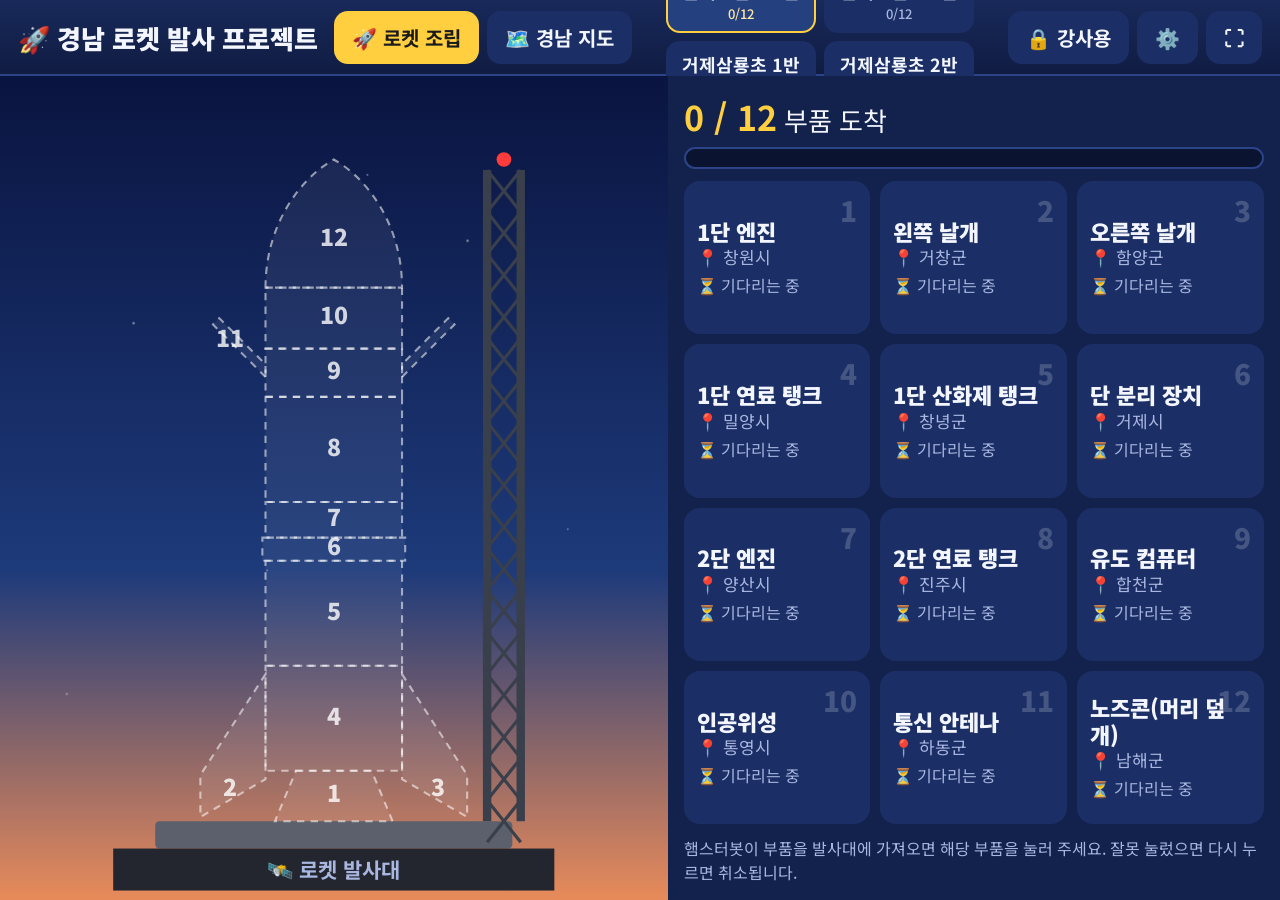
==== index.html @ 916e101c "Add electronic-board screen for the Gyeongnam rocket project - Rocket assembly view: 12 parts, per-c" ====
<!doctype html>
<html lang="ko">
<head>
  <meta charset="utf-8">
  <meta name="viewport" content="width=device-width, initial-scale=1">
  <title>경남 로켓 발사 프로젝트</title>
  <link rel="preconnect" href="https://fonts.googleapis.com">
  <link href="https://fonts.googleapis.com/css2?family=Noto+Sans+KR:wght@500;700;900&display=swap" rel="stylesheet">
  <link rel="stylesheet" href="css/style.css">
</head>
<body>
  <header class="top">
    <div class="brand">🚀 경남 로켓 발사 프로젝트</div>
    <nav class="tabs" id="tabs">
      <button data-view="rocket" class="active">🚀 로켓 조립</button>
      <button data-view="map">🗺️ 경남 지도</button>
    </nav>
    <div class="classes" id="classes"></div>
    <div class="tools">
      <button id="teacherBtn" title="강사용 정답 보기">🔒 강사용</button>
      <button id="settingsBtn" title="설정">⚙️</button>
      <button id="fullBtn" title="전체 화면">⛶</button>
    </div>
  </header>

  <main>
    <!-- 로켓 조립 화면 -->
    <section class="view active" id="view-rocket">
      <div class="stage" id="stage">
        <div class="sky"></div>
        <svg id="rocketSvg" viewBox="0 0 420 775" preserveAspectRatio="xMidYMax meet"></svg>
        <div class="banner" id="banner"></div>
        <button class="launch-btn" id="launchBtn" hidden>🔥 발사 준비 완료! 눌러서 카운트다운 시작</button>
      </div>
      <aside class="parts">
        <div class="progress">
          <div class="progress-text"><b id="countText">0 / 12</b> 부품 도착</div>
          <div class="bar"><div id="barFill"></div></div>
        </div>
        <div class="part-grid" id="partGrid"></div>
        <p class="hint">햄스터봇이 부품을 발사대에 가져오면 해당 부품을 눌러 주세요. 잘못 눌렀으면 다시 누르면 취소됩니다.</p>
      </aside>
    </section>

    <!-- 경남 지도 화면 -->
    <section class="view" id="view-map">
      <div class="map-wrap">
        <svg id="mapSvg"></svg>
        <div class="map-nav" id="mapNav" hidden>
          <button id="prevSheet">◀ 이전 장</button>
          <button id="allSheets">🗺️ 전체 지도</button>
          <button id="nextSheet">다음 장 ▶</button>
        </div>
      </div>
      <aside class="map-panel" id="mapPanel"></aside>
    </section>
  </main>

  <!-- 설정 -->
  <dialog id="settings">
    <form method="dialog" class="settings">
      <h2>⚙️ 설정</h2>
      <fieldset>
        <legend>학교</legend>
        <div id="setSchools"></div>
      </fieldset>
      <fieldset>
        <legend>반 (진행 상황은 반마다 따로 저장됩니다)</legend>
        <div id="setClasses"></div>
      </fieldset>
      <fieldset>
        <legend>발사</legend>
        <label>카운트다운 <input type="number" id="setCountdown" min="3" max="30"> 초</label>
        <label><input type="checkbox" id="setSound"> 효과음 켜기</label>
        <button type="button" id="previewLaunch">🎬 발사 장면 미리 보기 (현재 반)</button>
      </fieldset>
      <fieldset>
        <legend>초기화</legend>
        <button type="button" id="resetClass" class="danger">현재 반 진행 상황 지우기</button>
        <button type="button" id="resetAll" class="danger">모든 반 진행 상황 지우기</button>
      </fieldset>
      <div class="settings-actions">
        <button value="cancel">닫기</button>
        <button id="saveSettings" value="save" class="primary">저장</button>
      </div>
    </form>
  </dialog>

  <script src="js/data.js"></script>
  <script src="js/geo.js"></script>
  <script src="js/sound.js"></script>
  <script src="js/cinema.js"></script>
  <script src="js/rocket.js"></script>
  <script src="js/map.js"></script>
  <script src="js/app.js"></script>
</body>
</html>
---- css/style.css ----
:root {
  --bg: #0b1430;
  --panel: #13224d;
  --panel2: #1b2f66;
  --line: #2c4387;
  --text: #f3f6ff;
  --muted: #a9b6e0;
  --accent: #ffcf3f;
  --ok: #3ddc84;
  --red: #ff5a5f;
  font-family: "Noto Sans KR", "Malgun Gothic", "Apple SD Gothic Neo", sans-serif;
}
* { box-sizing: border-box; }
[hidden] { display: none !important; }
html, body { margin: 0; height: 100%; background: var(--bg); color: var(--text); overflow: hidden; }
button { font: inherit; color: inherit; cursor: pointer; border: 0; }

.top {
  height: 76px; display: flex; align-items: center; gap: 16px; padding: 0 18px;
  background: linear-gradient(#18295a, #101c42); border-bottom: 2px solid var(--line);
}
.brand { font-weight: 900; font-size: 26px; white-space: nowrap; }
.tabs, .classes, .tools { display: flex; gap: 8px; }
.classes { flex: 1; justify-content: center; flex-wrap: wrap; }
.tabs button, .classes button, .tools button {
  background: var(--panel2); border-radius: 14px; padding: 10px 16px; font-size: 20px; font-weight: 700;
  border: 2px solid transparent;
}
.tabs button.active { background: var(--accent); color: #1b1b1b; }
.classes button { font-size: 18px; padding: 8px 14px; }
.classes button small { display: block; font-size: 13px; color: var(--muted); font-weight: 500; }
.classes button.active { border-color: var(--accent); background: #24407f; }
.classes button.active small { color: #ffe9a8; }
.tools button.on { background: var(--red); }

main { height: calc(100% - 76px); }
.view { display: none; height: 100%; }
.view.active { display: flex; }

/* ── 로켓 조립 ── */
.stage { position: relative; flex: 1.15; overflow: hidden; }
.sky { position: absolute; inset: 0; background:
  radial-gradient(2px 2px at 20% 30%, #fff8, transparent), radial-gradient(2px 2px at 70% 20%, #fff8, transparent),
  radial-gradient(1.5px 1.5px at 40% 60%, #fff6, transparent), radial-gradient(1.5px 1.5px at 85% 55%, #fff6, transparent),
  radial-gradient(2px 2px at 10% 75%, #fff5, transparent), radial-gradient(1.5px 1.5px at 55% 12%, #fff7, transparent),
  linear-gradient(#0a1440 0%, #1d3a7a 60%, #e88b5a 100%); }
#rocketSvg { position: absolute; inset: 10px 0 0 0; width: 100%; height: calc(100% - 10px); }
.ghost { fill: rgba(255,255,255,0.06); stroke: rgba(255,255,255,0.55); stroke-width: 2; stroke-dasharray: 7 6; }
.ghost-num { fill: rgba(255,255,255,0.8); font-weight: 900; font-size: 22px; text-anchor: middle; dominant-baseline: middle; }
.piece { opacity: 0; transform-box: fill-box; transform-origin: center;
  transform: translate(var(--fx), var(--fy)) rotate(var(--fr)) scale(0.4);
  transition: transform 1.1s cubic-bezier(.2, 1.3, .4, 1), opacity .5s; }
.piece.on { opacity: 1; transform: none; }
.noanim .piece { transition: none; }
.piece.flash { animation: flash 1.2s ease-out; }
@keyframes flash { 0%, 60% { filter: drop-shadow(0 0 0 #fff0); } 75% { filter: drop-shadow(0 0 18px #ffe58a); } 100% { filter: drop-shadow(0 0 0 #fff0); } }

.banner { position: absolute; left: 50%; top: 24px; transform: translate(-50%, -30px); opacity: 0;
  background: rgba(10,20,60,0.85); border: 3px solid var(--accent); border-radius: 22px; padding: 16px 30px;
  font-size: 34px; font-weight: 900; white-space: nowrap; transition: .4s; pointer-events: none; }
.banner.show { opacity: 1; transform: translate(-50%, 0); }
.launch-btn { position: absolute; left: 50%; bottom: 40px; transform: translateX(-50%);
  background: linear-gradient(#ff7b3a, #e8361e); color: #fff; font-size: 34px; font-weight: 900;
  padding: 22px 40px; border-radius: 26px; box-shadow: 0 0 0 6px #ffcf3f88, 0 10px 30px #0008;
  animation: pulse 1.2s infinite; white-space: nowrap; }
@keyframes pulse { 50% { box-shadow: 0 0 0 16px #ffcf3f33, 0 10px 30px #0008; transform: translateX(-50%) scale(1.04); } }

.parts { flex: 1; display: flex; flex-direction: column; padding: 16px; gap: 12px; background: var(--panel); min-width: 0; }
.progress-text { font-size: 26px; margin-bottom: 6px; }
.progress-text b { color: var(--accent); font-size: 34px; }
.bar { height: 22px; background: #0a1430; border-radius: 12px; overflow: hidden; border: 2px solid var(--line); }
#barFill { height: 100%; width: 0; background: linear-gradient(90deg, #ffcf3f, #ff7b3a); transition: width .8s; }
.part-grid { flex: 1; display: grid; grid-template-columns: repeat(3, 1fr); grid-auto-rows: 1fr; gap: 10px; min-height: 0; }
.part { background: var(--panel2); border-radius: 16px; padding: 8px 10px; text-align: left; display: flex; flex-direction: column;
  justify-content: center; border: 3px solid transparent; position: relative; overflow: hidden; }
.part .no { position: absolute; right: 10px; top: 6px; font-size: 28px; font-weight: 900; color: #ffffff30; }
.part .nm { font-size: 22px; font-weight: 900; line-height: 1.2; }
.part .rg { font-size: 17px; color: var(--muted); }
.part .st { font-size: 16px; margin-top: 4px; color: var(--muted); }
.part.on { background: #164d3a; border-color: var(--ok); }
.part.on .st { color: var(--ok); font-weight: 700; }
.hint { margin: 0; color: var(--muted); font-size: 16px; }

/* ── 경남 지도 ── */
.map-wrap { position: relative; flex: 1.5; background: #0e2a52; }
#mapSvg { width: 100%; height: 100%; display: block; }
.map-nav { position: absolute; left: 50%; bottom: 16px; transform: translateX(-50%); display: flex; gap: 10px; }
.map-nav button { background: rgba(12,24,64,0.9); border: 2px solid var(--line); border-radius: 14px; padding: 12px 18px; font-size: 20px; font-weight: 700; }
.map-panel { flex: 1; background: var(--panel); padding: 18px; overflow-y: auto; font-size: 19px; min-width: 0; }
.map-panel h2 { margin: 0 0 6px; font-size: 30px; }
.map-panel h3 { margin: 18px 0 8px; font-size: 22px; color: var(--accent); }
.map-panel ul { margin: 0; padding-left: 0; list-style: none; }
.map-panel li { padding: 6px 0; border-bottom: 1px solid #ffffff14; }
.map-panel .muted { color: var(--muted); font-size: 17px; }
.check li::before { content: '☐ '; color: var(--accent); }
.mission { display: flex; gap: 10px; align-items: flex-start; }
.mission .badge { flex: none; width: 38px; height: 38px; border-radius: 50%; background: var(--accent); color: #222; font-weight: 900;
  display: grid; place-items: center; }
.mission.done .badge { background: var(--ok); }
.answer { margin-top: 6px; background: #2a1f4d; border-left: 4px solid #c9a7ff; padding: 8px 10px; border-radius: 8px; font-size: 17px; }
.answer a { color: #9fd3ff; word-break: break-all; }
.sheet-buttons { display: grid; grid-template-columns: repeat(3, 1fr); gap: 8px; }
.sheet-buttons button { padding: 14px 6px; border-radius: 14px; font-size: 20px; font-weight: 900; color: #1b1b1b; }

.region { stroke: #24314f; stroke-width: 0.35; stroke-linejoin: round; }
.region-label { font-weight: 900; fill: #1b2340; text-anchor: middle; paint-order: stroke; stroke: #ffffffcc; }
.neighbor { fill: #5d6577; stroke: #3a4152; stroke-width: 0.3; }
.sheet-line { fill: none; stroke: #ffcf3f; stroke-dasharray: 2 1.4; }
.sheet-hit { fill: transparent; cursor: pointer; }
.sheet-hit:hover { fill: #ffffff18; }
.sheet-num { font-weight: 900; fill: #ffcf3f; stroke: #0e2a52; paint-order: stroke; text-anchor: middle; pointer-events: none; }
.grid10 { stroke: #ffffff50; }
.marker circle { stroke: #fff; }
.marker text { font-weight: 900; text-anchor: middle; dominant-baseline: central; fill: #222; }

/* ── 설정 ── */
dialog { border: 0; border-radius: 22px; padding: 0; background: var(--panel); color: var(--text); width: min(760px, 94vw); max-height: 92vh; }
dialog::backdrop { background: #000a; }
.settings { padding: 22px 26px; font-size: 19px; }
.settings h2 { margin: 0 0 12px; }
.settings fieldset { border: 2px solid var(--line); border-radius: 14px; margin: 0 0 14px; padding: 10px 14px; display: flex; flex-direction: column; gap: 8px; }
.settings legend { color: var(--accent); font-weight: 700; padding: 0 6px; }
.settings input, .settings select { font: inherit; padding: 6px 10px; border-radius: 10px; border: 2px solid var(--line); background: #0b1430; color: var(--text); }
.settings input[type=number] { width: 90px; }
.settings .row { display: flex; gap: 8px; align-items: center; flex-wrap: wrap; }
.settings button { background: var(--panel2); border-radius: 12px; padding: 10px 16px; }
.settings .danger { background: #6b1f2a; }
.settings .primary { background: var(--accent); color: #222; font-weight: 900; }
.settings-actions { display: flex; justify-content: flex-end; gap: 10px; }

/* ── 발사 영상 ── */
.cinema { position: fixed; inset: 0; z-index: 100; background: #000; }
.cinema canvas { width: 100%; height: 100%; display: block; object-fit: contain; }
.cine-close { position: absolute; right: 18px; top: 18px; width: 54px; height: 54px; border-radius: 50%; background: #0008; color: #fff; font-size: 24px; opacity: .5; }
.cine-close:hover { opacity: 1; }
.cine-rec { position: absolute; left: 50%; top: 12%; transform: translateX(-50%); background: #c00d; padding: 8px 18px; border-radius: 12px; font-weight: 700; }
.cine-actions { position: absolute; left: 50%; bottom: 11%; transform: translateX(-50%); display: flex; gap: 14px; }
.cine-actions button { background: rgba(20,30,80,0.85); border: 2px solid #ffcf3f; color: #fff; border-radius: 16px; padding: 14px 22px; font-size: 22px; font-weight: 700; }

@media (max-width: 1100px) {
  .brand { display: none; }
  .part-grid { grid-template-columns: repeat(2, 1fr); }
  .view.active { flex-direction: column; }
  .stage { min-height: 50%; }
  html, body { overflow: auto; }
}
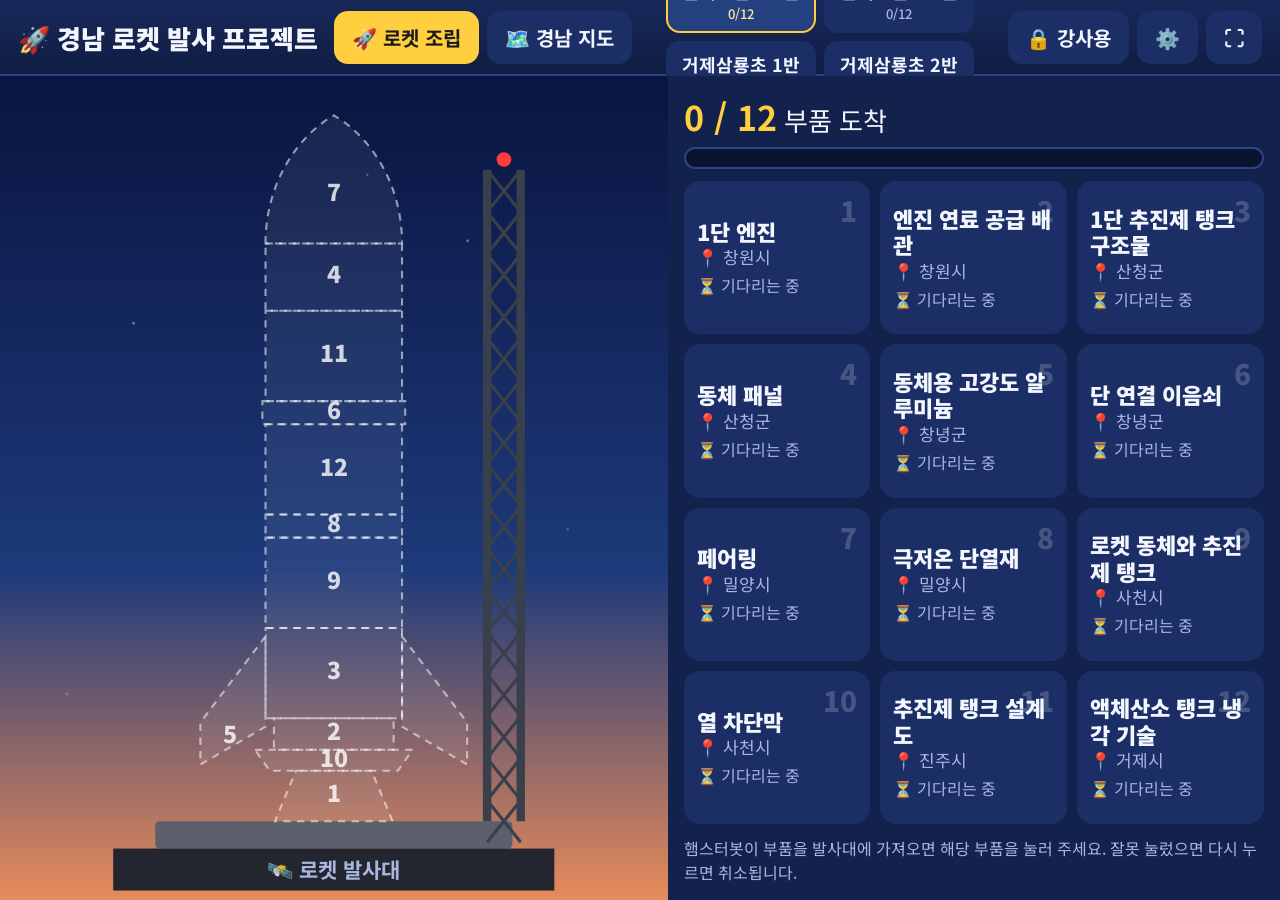
==== commit 38f58e1c: "Use the 12 supplier companies from the lesson materials Parts, companies, evidence and the launch pa" ====
--- a/index.html
+++ b/index.html
@@ -87,6 +87,7 @@
   </dialog>
 
   <script src="js/data.js"></script>
+  <script src="js/parts.js"></script>
   <script src="js/geo.js"></script>
   <script src="js/sound.js"></script>
   <script src="js/cinema.js"></script>
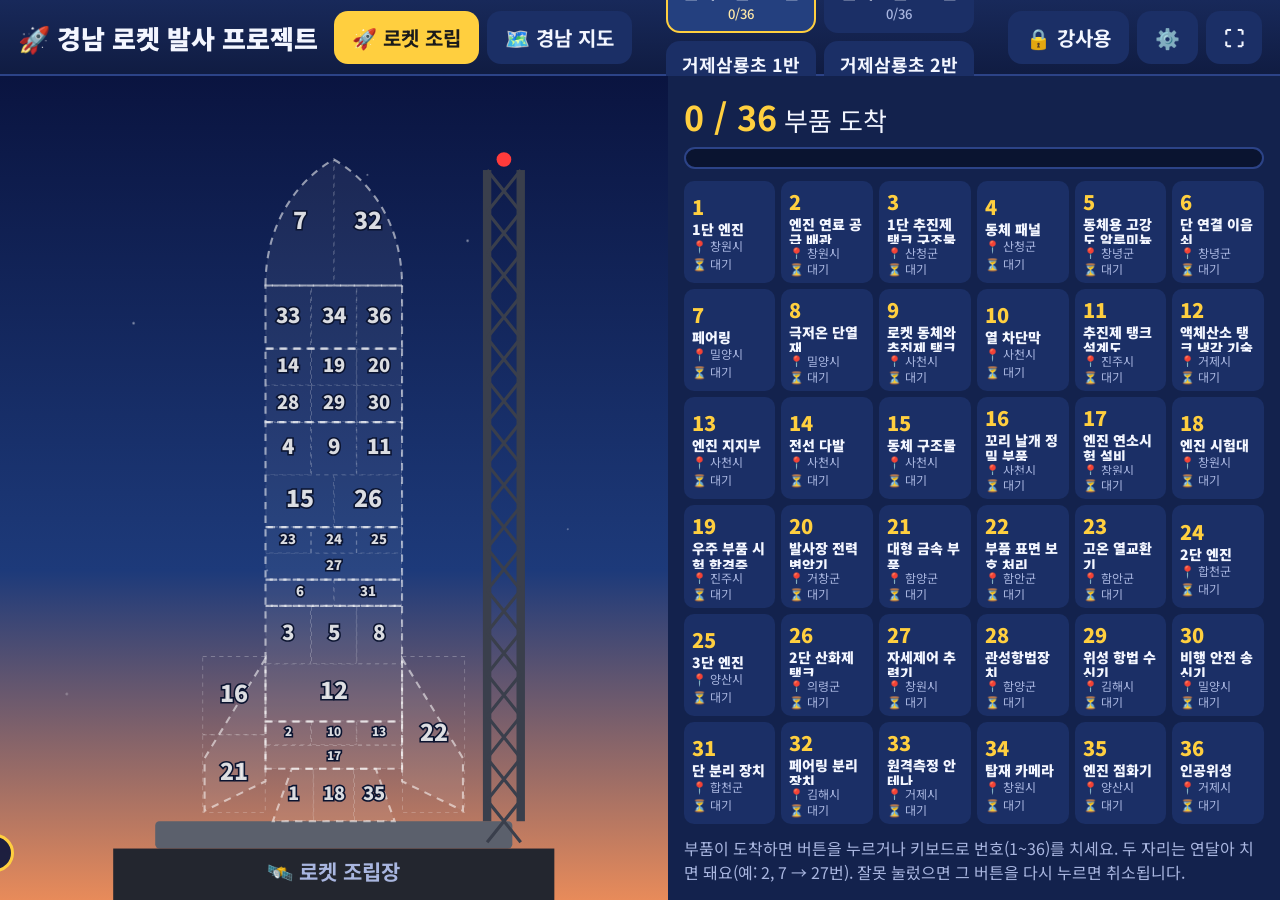
==== commit 1678d71f: "로켓 조립 장면, 발사 영상, 음성 안내 보강 및 부품 36개·고흥 발사대 반영 - 부품 번호를 누르면 그 자리로 확대해 조립하고 부품 카드 표시, 두 자리 번호 키보드 입력 - " ====
--- a/index.html
+++ b/index.html
@@ -30,6 +30,9 @@
         <div class="sky"></div>
         <svg id="rocketSvg" viewBox="0 0 420 775" preserveAspectRatio="xMidYMax meet"></svg>
         <div class="banner" id="banner"></div>
+        <div class="part-card" id="partCard"></div>
+        <div class="sat-load" id="satLoad">🛰️</div>
+        <div class="num-input" id="numInput"></div>
         <button class="launch-btn" id="launchBtn" hidden>🔥 발사 준비 완료! 눌러서 카운트다운 시작</button>
       </div>
       <aside class="parts">
@@ -38,7 +41,7 @@
           <div class="bar"><div id="barFill"></div></div>
         </div>
         <div class="part-grid" id="partGrid"></div>
-        <p class="hint">햄스터봇이 부품을 발사대에 가져오면 해당 부품을 눌러 주세요. 잘못 눌렀으면 다시 누르면 취소됩니다.</p>
+        <p class="hint">부품이 도착하면 버튼을 누르거나 키보드로 번호(1~<span id="maxNo"></span>)를 치세요. 두 자리는 연달아 치면 돼요(예: 2, 7 → 27번). 잘못 눌렀으면 그 버튼을 다시 누르면 취소됩니다.</p>
       </aside>
     </section>
 
@@ -70,9 +73,23 @@
       </fieldset>
       <fieldset>
         <legend>발사</legend>
-        <label>카운트다운 <input type="number" id="setCountdown" min="3" max="30"> 초</label>
-        <label><input type="checkbox" id="setSound"> 효과음 켜기</label>
-        <button type="button" id="previewLaunch">🎬 발사 장면 미리 보기 (현재 반)</button>
+        <label>카운트다운 <input type="number" id="setCountdown" min="3" max="10"> 초</label>
+        <label><input type="checkbox" id="setSound"> 효과음과 현장음 켜기</label>
+        <label><input type="checkbox" id="setVoice"> 안내 방송 목소리 켜기</label>
+        <div class="row"><button type="button" id="previewLaunch">🎬 발사 장면 전체 미리 보기</button><button type="button" id="previewQuick">⏩ 카운트다운부터 보기</button></div>
+        <label>마지막 자막 1줄 <input id="setCaption1" size="40"></label>
+        <label>마지막 자막 2줄 <input id="setCaption2" size="40"></label>
+      </fieldset>
+      <fieldset>
+        <legend>카운트다운 목소리</legend>
+        <div class="muted" id="voiceState"></div>
+        <div class="row">
+          <button type="button" id="voiceTest">🔊 컴퓨터 목소리 들어 보기</button>
+          <button type="button" id="recStart">🎙️ 선생님 목소리로 녹음</button>
+          <button type="button" id="recPreview">▶ 녹음 듣기</button>
+          <button type="button" id="recDelete" class="danger">녹음 지우기</button>
+          <b id="recCount" class="rec-count"></b>
+        </div>
       </fieldset>
       <fieldset>
         <legend>초기화</legend>
@@ -90,6 +107,7 @@
   <script src="js/parts.js"></script>
   <script src="js/geo.js"></script>
   <script src="js/sound.js"></script>
+  <script src="js/voice.js"></script>
   <script src="js/cinema.js"></script>
   <script src="js/rocket.js"></script>
   <script src="js/map.js"></script>
--- a/css/style.css
+++ b/css/style.css
@@ -46,10 +46,21 @@
   linear-gradient(#0a1440 0%, #1d3a7a 60%, #e88b5a 100%); }
 #rocketSvg { position: absolute; inset: 10px 0 0 0; width: 100%; height: calc(100% - 10px); }
 .ghost { fill: rgba(255,255,255,0.06); stroke: rgba(255,255,255,0.55); stroke-width: 2; stroke-dasharray: 7 6; }
-.ghost-num { fill: rgba(255,255,255,0.8); font-weight: 900; font-size: 22px; text-anchor: middle; dominant-baseline: middle; }
-.piece { opacity: 0; transform-box: fill-box; transform-origin: center;
+.ghost-num { fill: rgba(255,255,255,0.85); font-weight: 900; text-anchor: middle; dominant-baseline: middle; paint-order: stroke; stroke: #0b1430; stroke-width: 3px; }
+.ghost-tile { fill: none; stroke: rgba(255,255,255,0.35); stroke-width: 1.2; stroke-dasharray: 4 4; }
+.base { opacity: 1; }
+.payload-base { opacity: 0; transform: translateY(-260px); transition: transform 1.4s cubic-bezier(.3,1.2,.4,1), opacity .6s; }
+.payload-base.on { opacity: 1; transform: none; }
+.piece-hl { fill: none; stroke: #ffe58a; stroke-width: 3; opacity: 0; }
+.piece.flash .piece-hl { animation: hl 2.2s ease-out; }
+@keyframes hl { 0%, 40% { opacity: 1; } 100% { opacity: 0; } }
+.rocket-glow { opacity: 0; transition: opacity 1.5s; }
+.complete .rocket-glow, .reveal .rocket-glow { opacity: 1; animation: glowpulse 2.4s ease-in-out infinite; }
+@keyframes glowpulse { 50% { opacity: .55; } }
+.piece { opacity: 0; transform-box: view-box;
   transform: translate(var(--fx), var(--fy)) rotate(var(--fr)) scale(0.4);
   transition: transform 1.1s cubic-bezier(.2, 1.3, .4, 1), opacity .5s; }
+.noanim .payload-base { transition: none; }
 .piece.on { opacity: 1; transform: none; }
 .noanim .piece { transition: none; }
 .piece.flash { animation: flash 1.2s ease-out; }
@@ -144,3 +155,32 @@
   .stage { min-height: 50%; }
   html, body { overflow: auto; }
 }
+
+/* 부품 카드(조립 장면) */
+.part-card { position: absolute; left: 24px; bottom: 28px; max-width: min(560px, 80%); display: flex; gap: 16px; align-items: center;
+  background: rgba(10,20,60,0.9); border: 3px solid var(--accent); border-radius: 22px; padding: 16px 22px;
+  transform: translateX(-120%); transition: transform .5s cubic-bezier(.2,1.2,.4,1); pointer-events: none; }
+.part-card.show { transform: none; }
+.pc-no { flex: none; width: 86px; height: 86px; border-radius: 50%; background: var(--accent); color: #1b1b1b; font-size: 44px; font-weight: 900; display: grid; place-items: center; }
+.pc-zone { color: var(--muted); font-size: 18px; }
+.pc-name { font-size: 32px; font-weight: 900; line-height: 1.2; }
+.pc-role { font-size: 20px; margin-top: 4px; }
+.pc-where { font-size: 18px; color: #ffe9a8; margin-top: 6px; }
+.sat-load { position: absolute; left: 50%; top: -120px; font-size: 90px; transform: translateX(-50%); opacity: 0; pointer-events: none; }
+.sat-load.go { animation: satdrop 1.8s cubic-bezier(.3,.9,.4,1) forwards; }
+@keyframes satdrop { 0% { top: -120px; opacity: 1; transform: translateX(-50%) scale(1.4) rotate(-20deg); } 80% { opacity: 1; } 100% { top: 30%; opacity: 0; transform: translateX(-50%) scale(.3) rotate(0); } }
+.num-input { position: absolute; right: 24px; top: 24px; background: #000c; border: 3px solid var(--accent); border-radius: 18px; padding: 10px 22px;
+  font-size: 54px; font-weight: 900; color: var(--accent); opacity: 0; transition: opacity .2s; pointer-events: none; }
+.num-input.show { opacity: 1; }
+.reveal .sky { animation: skyglow 3s ease-in-out infinite; }
+@keyframes skyglow { 50% { filter: brightness(1.25) saturate(1.2); } }
+.part-grid.many { grid-template-columns: repeat(6, 1fr); gap: 6px; }
+.part-grid.many .part { padding: 4px 6px; border-radius: 10px; border-width: 2px; }
+.part-grid.many .part .no { position: static; font-size: 20px; color: var(--accent); }
+.part-grid.many .part .nm { font-size: 14px; line-height: 1.15; max-height: 2.3em; overflow: hidden; }
+.part-grid.many .part .rg { font-size: 12px; white-space: nowrap; overflow: hidden; text-overflow: ellipsis; }
+.part-grid.many .part .st { font-size: 12px; margin-top: 1px; }
+.cine-hold { position: absolute; right: 86px; top: 18px; height: 54px; padding: 0 18px; border-radius: 27px; background: #0008; color: #fff; font-size: 18px; font-weight: 700; opacity: .6; }
+.cine-hold:hover { opacity: 1; }
+.rec-count { font-size: 28px; color: var(--accent); }
+.settings .muted { color: var(--muted); font-size: 16px; }
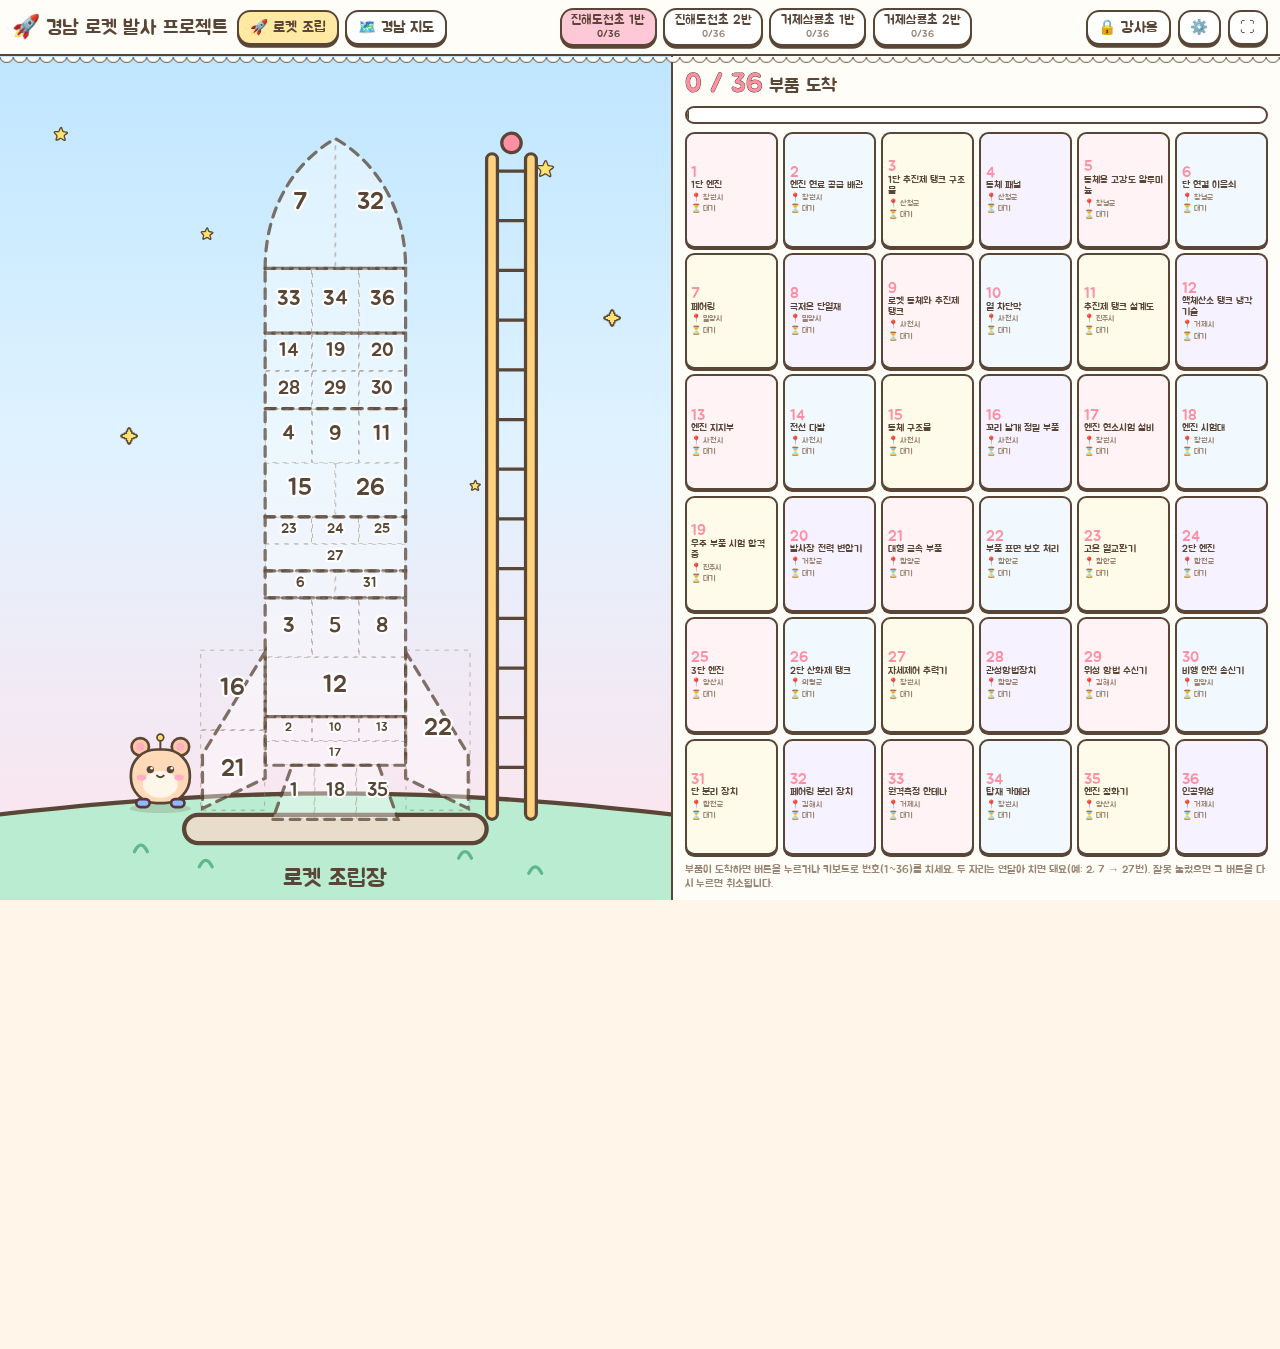
==== commit 1d5f1b42: "화면 디자인을 파스텔 그림책 스타일로 전면 변경 - 주아체(OFL) 글꼴을 파일로 넣어 오프라인에서도 둥근 글씨 - 크림·분홍·하늘·민트 파스텔 색과 굵은 갈색 테두리, 눌리는 스" ====
--- a/index.html
+++ b/index.html
@@ -6,6 +6,7 @@
   <title>경남 로켓 발사 프로젝트</title>
   <link rel="preconnect" href="https://fonts.googleapis.com">
   <link href="https://fonts.googleapis.com/css2?family=Noto+Sans+KR:wght@500;700;900&display=swap" rel="stylesheet">
+  <link rel="stylesheet" href="css/fonts.css">
   <link rel="stylesheet" href="css/style.css">
 </head>
 <body>
@@ -28,6 +29,7 @@
     <section class="view active" id="view-rocket">
       <div class="stage" id="stage">
         <div class="sky"></div>
+        <div class="stars"><i>★</i><i>★</i><i>✦</i><i>★</i><i>✦</i><i>★</i></div>
         <svg id="rocketSvg" viewBox="0 0 420 775" preserveAspectRatio="xMidYMax meet"></svg>
         <div class="banner" id="banner"></div>
         <div class="part-card" id="partCard"></div>
--- a/css/fonts.css
+++ b/css/fonts.css
@@ -0,0 +1,870 @@
+/* BM JUA (SIL Open Font License 1.1, fonts/jua/OFL.txt) - 인터넷 없이도 보이도록 파일로 넣었습니다. */
+/* jua-[2]-400-normal */
+@font-face {
+  font-family: 'Jua';
+  font-style: normal;
+  font-display: swap;
+  font-weight: 400;
+  src: url(../fonts/jua/jua-2-400-normal.woff2) format('woff2');
+  unicode-range: U+d723-d728,U+d72a-d733,U+d735-d748,U+d74a-d74f,U+d752-d753,U+d755-d757,U+d75a-d75f,U+d762-d764,U+d766-d768,U+d76a-d76b,U+d76d-d76f,U+d771-d787,U+d789-d78b,U+d78d-d78f,U+d791-d797,U+d79a,U+d79c,U+d79e-d7a3,U+f900-f909,U+f90b-f92e;
+}
+
+/* jua-[3]-400-normal */
+@font-face {
+  font-family: 'Jua';
+  font-style: normal;
+  font-display: swap;
+  font-weight: 400;
+  src: url(../fonts/jua/jua-3-400-normal.woff2) format('woff2');
+  unicode-range: U+d679-d68b,U+d68e-d69e,U+d6a0,U+d6a2-d6a7,U+d6a9-d6c3,U+d6c6-d6c7,U+d6c9-d6cb,U+d6cd-d6d3,U+d6d5-d6d6,U+d6d8-d6e3,U+d6e5-d6e7,U+d6e9-d6fb,U+d6fd-d717,U+d719-d71f,U+d721-d722;
+}
+
+/* jua-[4]-400-normal */
+@font-face {
+  font-family: 'Jua';
+  font-style: normal;
+  font-display: swap;
+  font-weight: 400;
+  src: url(../fonts/jua/jua-4-400-normal.woff2) format('woff2');
+  unicode-range: U+d5bc-d5c7,U+d5ca-d5cb,U+d5cd-d5cf,U+d5d1-d5d7,U+d5d9-d5da,U+d5dc,U+d5de-d5e3,U+d5e6-d5e7,U+d5e9-d5eb,U+d5ed-d5f6,U+d5f8,U+d5fa-d5ff,U+d602-d603,U+d605-d607,U+d609-d60f,U+d612-d613,U+d616-d61b,U+d61d-d637,U+d63a-d63b,U+d63d-d63f,U+d641-d647,U+d64a-d64c,U+d64e-d653,U+d656-d657,U+d659-d65b,U+d65d-d666,U+d668,U+d66a-d678;
+}
+
+/* jua-[5]-400-normal */
+@font-face {
+  font-family: 'Jua';
+  font-style: normal;
+  font-display: swap;
+  font-weight: 400;
+  src: url(../fonts/jua/jua-5-400-normal.woff2) format('woff2');
+  unicode-range: U+d507,U+d509-d50b,U+d50d-d513,U+d515-d53b,U+d53e-d53f,U+d541-d543,U+d545-d54c,U+d54e,U+d550,U+d552-d557,U+d55a-d55b,U+d55d-d55f,U+d561-d564,U+d566-d567,U+d56a,U+d56c,U+d56e-d573,U+d576-d577,U+d579-d583,U+d585-d586,U+d58a-d5a4,U+d5a6-d5bb;
+}
+
+/* jua-[6]-400-normal */
+@font-face {
+  font-family: 'Jua';
+  font-style: normal;
+  font-display: swap;
+  font-weight: 400;
+  src: url(../fonts/jua/jua-6-400-normal.woff2) format('woff2');
+  unicode-range: U+d464-d477,U+d47a-d47b,U+d47d-d47f,U+d481-d487,U+d489-d48a,U+d48c,U+d48e-d4e7,U+d4e9-d503,U+d505-d506;
+}
+
+/* jua-[7]-400-normal */
+@font-face {
+  font-family: 'Jua';
+  font-style: normal;
+  font-display: swap;
+  font-weight: 400;
+  src: url(../fonts/jua/jua-7-400-normal.woff2) format('woff2');
+  unicode-range: U+d3bf-d3c7,U+d3ca-d3cf,U+d3d1-d3eb,U+d3ee-d3ef,U+d3f1-d3f3,U+d3f5-d3fb,U+d3fd-d400,U+d402-d45b,U+d45d-d463;
+}
+
+/* jua-[8]-400-normal */
+@font-face {
+  font-family: 'Jua';
+  font-style: normal;
+  font-display: swap;
+  font-weight: 400;
+  src: url(../fonts/jua/jua-8-400-normal.woff2) format('woff2');
+  unicode-range: U+d2ff,U+d302-d304,U+d306-d30b,U+d30f,U+d311-d313,U+d315-d31b,U+d31e,U+d322-d324,U+d326-d327,U+d32a-d32b,U+d32d-d32f,U+d331-d337,U+d339-d33c,U+d33e-d37b,U+d37e-d37f,U+d381-d383,U+d385-d38b,U+d38e-d390,U+d392-d397,U+d39a-d39b,U+d39d-d39f,U+d3a1-d3a7,U+d3a9-d3aa,U+d3ac,U+d3ae-d3b3,U+d3b5-d3b7,U+d3b9-d3bb,U+d3bd-d3be;
+}
+
+/* jua-[9]-400-normal */
+@font-face {
+  font-family: 'Jua';
+  font-style: normal;
+  font-display: swap;
+  font-weight: 400;
+  src: url(../fonts/jua/jua-9-400-normal.woff2) format('woff2');
+  unicode-range: U+d257-d27f,U+d281-d29b,U+d29d-d29f,U+d2a1-d2ab,U+d2ad-d2b7,U+d2ba-d2bb,U+d2bd-d2bf,U+d2c1-d2c7,U+d2c9-d2ef,U+d2f2-d2f3,U+d2f5-d2f7,U+d2f9-d2fe;
+}
+
+/* jua-[10]-400-normal */
+@font-face {
+  font-family: 'Jua';
+  font-style: normal;
+  font-display: swap;
+  font-weight: 400;
+  src: url(../fonts/jua/jua-10-400-normal.woff2) format('woff2');
+  unicode-range: U+d1b4,U+d1b6-d1f3,U+d1f5-d22b,U+d22e-d22f,U+d231-d233,U+d235-d23b,U+d23d-d240,U+d242-d256;
+}
+
+/* jua-[11]-400-normal */
+@font-face {
+  font-family: 'Jua';
+  font-style: normal;
+  font-display: swap;
+  font-weight: 400;
+  src: url(../fonts/jua/jua-11-400-normal.woff2) format('woff2');
+  unicode-range: U+d105-d12f,U+d132-d133,U+d135-d137,U+d139-d13f,U+d141-d142,U+d144,U+d146-d14b,U+d14e-d14f,U+d151-d153,U+d155-d15b,U+d15e-d187,U+d189-d19f,U+d1a2-d1a3,U+d1a5-d1a7,U+d1a9-d1af,U+d1b2-d1b3;
+}
+
+/* jua-[12]-400-normal */
+@font-face {
+  font-family: 'Jua';
+  font-style: normal;
+  font-display: swap;
+  font-weight: 400;
+  src: url(../fonts/jua/jua-12-400-normal.woff2) format('woff2');
+  unicode-range: U+d04b-d04f,U+d051-d057,U+d059-d06b,U+d06d-d06f,U+d071-d073,U+d075-d07b,U+d07e-d0a3,U+d0a6-d0a7,U+d0a9-d0ab,U+d0ad-d0b3,U+d0b6,U+d0b8,U+d0ba-d0bf,U+d0c2-d0c3,U+d0c5-d0c7,U+d0c9-d0cf,U+d0d2,U+d0d6-d0db,U+d0de-d0df,U+d0e1-d0e3,U+d0e5-d0eb,U+d0ee-d0f0,U+d0f2-d104;
+}
+
+/* jua-[13]-400-normal */
+@font-face {
+  font-family: 'Jua';
+  font-style: normal;
+  font-display: swap;
+  font-weight: 400;
+  src: url(../fonts/jua/jua-13-400-normal.woff2) format('woff2');
+  unicode-range: U+cfa2-cfc3,U+cfc5-cfdf,U+cfe2-cfe3,U+cfe5-cfe7,U+cfe9-cff4,U+cff6-cffb,U+cffd-cfff,U+d001-d003,U+d005-d017,U+d019-d033,U+d036-d037,U+d039-d03b,U+d03d-d04a;
+}
+
+/* jua-[14]-400-normal */
+@font-face {
+  font-family: 'Jua';
+  font-style: normal;
+  font-display: swap;
+  font-weight: 400;
+  src: url(../fonts/jua/jua-14-400-normal.woff2) format('woff2');
+  unicode-range: U+cef0-cef3,U+cef6,U+cef9-ceff,U+cf01-cf03,U+cf05-cf07,U+cf09-cf0f,U+cf11-cf12,U+cf14-cf1b,U+cf1d-cf1f,U+cf21-cf2f,U+cf31-cf53,U+cf56-cf57,U+cf59-cf5b,U+cf5d-cf63,U+cf66,U+cf68,U+cf6a-cf6f,U+cf71-cf84,U+cf86-cf8b,U+cf8d-cfa1;
+}
+
+/* jua-[15]-400-normal */
+@font-face {
+  font-family: 'Jua';
+  font-style: normal;
+  font-display: swap;
+  font-weight: 400;
+  src: url(../fonts/jua/jua-15-400-normal.woff2) format('woff2');
+  unicode-range: U+ce3c-ce57,U+ce5a-ce5b,U+ce5d-ce5f,U+ce61-ce67,U+ce6a,U+ce6c,U+ce6e-ce73,U+ce76-ce77,U+ce79-ce7b,U+ce7d-ce83,U+ce85-ce88,U+ce8a-ce8f,U+ce91-ce93,U+ce95-ce97,U+ce99-ce9f,U+cea2,U+cea4-ceab,U+cead-cee3,U+cee6-cee7,U+cee9-ceeb,U+ceed-ceef;
+}
+
+/* jua-[16]-400-normal */
+@font-face {
+  font-family: 'Jua';
+  font-style: normal;
+  font-display: swap;
+  font-weight: 400;
+  src: url(../fonts/jua/jua-16-400-normal.woff2) format('woff2');
+  unicode-range: U+cd92-cd93,U+cd96-cd97,U+cd99-cd9b,U+cd9d-cda3,U+cda6-cda8,U+cdaa-cdaf,U+cdb1-cdc3,U+cdc5-cdcb,U+cdcd-cde7,U+cde9-ce03,U+ce05-ce1f,U+ce22-ce34,U+ce36-ce3b;
+}
+
+/* jua-[17]-400-normal */
+@font-face {
+  font-family: 'Jua';
+  font-style: normal;
+  font-display: swap;
+  font-weight: 400;
+  src: url(../fonts/jua/jua-17-400-normal.woff2) format('woff2');
+  unicode-range: U+ccef-cd07,U+cd0a-cd0b,U+cd0d-cd1a,U+cd1c,U+cd1e-cd2b,U+cd2d-cd5b,U+cd5d-cd77,U+cd79-cd91;
+}
+
+/* jua-[18]-400-normal */
+@font-face {
+  font-family: 'Jua';
+  font-style: normal;
+  font-display: swap;
+  font-weight: 400;
+  src: url(../fonts/jua/jua-18-400-normal.woff2) format('woff2');
+  unicode-range: U+cc3f-cc43,U+cc46-cc47,U+cc49-cc4b,U+cc4d-cc53,U+cc55-cc58,U+cc5a-cc5f,U+cc61-cc97,U+cc9a-cc9b,U+cc9d-cc9f,U+cca1-cca7,U+ccaa,U+ccac,U+ccae-ccb3,U+ccb6-ccb7,U+ccb9-ccbb,U+ccbd-cccf,U+ccd1-cce3,U+cce5-ccee;
+}
+
+/* jua-[19]-400-normal */
+@font-face {
+  font-family: 'Jua';
+  font-style: normal;
+  font-display: swap;
+  font-weight: 400;
+  src: url(../fonts/jua/jua-19-400-normal.woff2) format('woff2');
+  unicode-range: U+cb91-cbd3,U+cbd5-cbe3,U+cbe5-cc0b,U+cc0e-cc0f,U+cc11-cc13,U+cc15-cc1b,U+cc1d-cc20,U+cc23-cc27,U+cc2a-cc2b,U+cc2d,U+cc2f,U+cc31-cc37,U+cc3a,U+cc3c;
+}
+
+/* jua-[20]-400-normal */
+@font-face {
+  font-family: 'Jua';
+  font-style: normal;
+  font-display: swap;
+  font-weight: 400;
+  src: url(../fonts/jua/jua-20-400-normal.woff2) format('woff2');
+  unicode-range: U+caf4-cb47,U+cb4a-cb90;
+}
+
+/* jua-[21]-400-normal */
+@font-face {
+  font-family: 'Jua';
+  font-style: normal;
+  font-display: swap;
+  font-weight: 400;
+  src: url(../fonts/jua/jua-21-400-normal.woff2) format('woff2');
+  unicode-range: U+ca4a-ca4b,U+ca4e-ca4f,U+ca51-ca53,U+ca55-ca5b,U+ca5d-ca60,U+ca62-ca83,U+ca85-cabb,U+cabe-cabf,U+cac1-cac3,U+cac5-cacb,U+cacd-cad0,U+cad2,U+cad4-cad8,U+cada-caf3;
+}
+
+/* jua-[22]-400-normal */
+@font-face {
+  font-family: 'Jua';
+  font-style: normal;
+  font-display: swap;
+  font-weight: 400;
+  src: url(../fonts/jua/jua-22-400-normal.woff2) format('woff2');
+  unicode-range: U+c996-c997,U+c99a-c99c,U+c99e-c9bf,U+c9c2-c9c3,U+c9c5-c9c7,U+c9c9-c9cf,U+c9d2,U+c9d4,U+c9d7-c9d8,U+c9db,U+c9de-c9df,U+c9e1-c9e3,U+c9e5-c9e6,U+c9e8-c9eb,U+c9ee-c9f0,U+c9f2-c9f7,U+c9f9-ca0b,U+ca0d-ca28,U+ca2a-ca49;
+}
+
+/* jua-[23]-400-normal */
+@font-face {
+  font-family: 'Jua';
+  font-style: normal;
+  font-display: swap;
+  font-weight: 400;
+  src: url(../fonts/jua/jua-23-400-normal.woff2) format('woff2');
+  unicode-range: U+c8e9-c8f4,U+c8f6-c8fb,U+c8fe-c8ff,U+c901-c903,U+c905-c90b,U+c90e-c910,U+c912-c917,U+c919-c92b,U+c92d-c94f,U+c951-c953,U+c955-c96b,U+c96d-c973,U+c975-c987,U+c98a-c98b,U+c98d-c98f,U+c991-c995;
+}
+
+/* jua-[24]-400-normal */
+@font-face {
+  font-family: 'Jua';
+  font-style: normal;
+  font-display: swap;
+  font-weight: 400;
+  src: url(../fonts/jua/jua-24-400-normal.woff2) format('woff2');
+  unicode-range: U+c841-c84b,U+c84d-c86f,U+c872-c873,U+c875-c877,U+c879-c87f,U+c882-c884,U+c887-c88a,U+c88d-c8c3,U+c8c5-c8df,U+c8e1-c8e8;
+}
+
+/* jua-[25]-400-normal */
+@font-face {
+  font-family: 'Jua';
+  font-style: normal;
+  font-display: swap;
+  font-weight: 400;
+  src: url(../fonts/jua/jua-25-400-normal.woff2) format('woff2');
+  unicode-range: U+c779-c77b,U+c77e-c782,U+c786,U+c78b,U+c78d,U+c78f,U+c792-c793,U+c795,U+c797,U+c799-c79f,U+c7a2,U+c7a7-c7ab,U+c7ae-c7bb,U+c7bd-c7c0,U+c7c2-c7c7,U+c7c9-c7dc,U+c7de-c7ff,U+c802-c803,U+c805-c807,U+c809,U+c80b-c80f,U+c812,U+c814,U+c817-c81b,U+c81e-c81f,U+c821-c823,U+c825-c82e,U+c830-c837,U+c839-c83b,U+c83d-c840;
+}
+
+/* jua-[26]-400-normal */
+@font-face {
+  font-family: 'Jua';
+  font-style: normal;
+  font-display: swap;
+  font-weight: 400;
+  src: url(../fonts/jua/jua-26-400-normal.woff2) format('woff2');
+  unicode-range: U+c6bb-c6bf,U+c6c2,U+c6c4,U+c6c6-c6cb,U+c6ce-c6cf,U+c6d1-c6d3,U+c6d5-c6db,U+c6dd-c6df,U+c6e1-c6e7,U+c6e9-c6eb,U+c6ed-c6ef,U+c6f1-c6f8,U+c6fa-c703,U+c705-c707,U+c709-c70b,U+c70d-c716,U+c718,U+c71a-c71f,U+c722-c723,U+c725-c727,U+c729-c734,U+c736-c73b,U+c73e-c73f,U+c741-c743,U+c745-c74b,U+c74e-c750,U+c752-c757,U+c759-c773,U+c776-c777;
+}
+
+/* jua-[27]-400-normal */
+@font-face {
+  font-family: 'Jua';
+  font-style: normal;
+  font-display: swap;
+  font-weight: 400;
+  src: url(../fonts/jua/jua-27-400-normal.woff2) format('woff2');
+  unicode-range: U+c5f5-c5fb,U+c5fe,U+c602-c605,U+c607,U+c609-c60f,U+c611-c61a,U+c61c-c623,U+c626-c627,U+c629-c62b,U+c62d,U+c62f-c632,U+c636,U+c638,U+c63a-c63f,U+c642-c643,U+c645-c647,U+c649-c652,U+c656-c65b,U+c65d-c65f,U+c661-c663,U+c665-c677,U+c679-c67b,U+c67d-c693,U+c696-c697,U+c699-c69b,U+c69d-c6a3,U+c6a6,U+c6a8,U+c6aa-c6af,U+c6b2-c6b3,U+c6b5-c6b7,U+c6b9-c6ba;
+}
+
+/* jua-[28]-400-normal */
+@font-face {
+  font-family: 'Jua';
+  font-style: normal;
+  font-display: swap;
+  font-weight: 400;
+  src: url(../fonts/jua/jua-28-400-normal.woff2) format('woff2');
+  unicode-range: U+c517-c527,U+c52a-c52b,U+c52d-c52f,U+c531-c538,U+c53a,U+c53c,U+c53e-c543,U+c546-c547,U+c54b,U+c54d-c552,U+c556,U+c55a-c55b,U+c55d,U+c55f,U+c562-c563,U+c565-c567,U+c569-c56f,U+c572,U+c574,U+c576-c57b,U+c57e-c57f,U+c581-c583,U+c585-c586,U+c588-c58b,U+c58e,U+c590,U+c592-c596,U+c599-c5b3,U+c5b6-c5b7,U+c5ba,U+c5be-c5c3,U+c5ca-c5cb,U+c5cd,U+c5cf,U+c5d2-c5d3,U+c5d5-c5d7,U+c5d9-c5df,U+c5e1-c5e2,U+c5e4,U+c5e6-c5eb,U+c5ef,U+c5f1-c5f3;
+}
+
+/* jua-[29]-400-normal */
+@font-face {
+  font-family: 'Jua';
+  font-style: normal;
+  font-display: swap;
+  font-weight: 400;
+  src: url(../fonts/jua/jua-29-400-normal.woff2) format('woff2');
+  unicode-range: U+c475-c4ef,U+c4f2-c4f3,U+c4f5-c4f7,U+c4f9-c4ff,U+c502-c50b,U+c50d-c516;
+}
+
+/* jua-[30]-400-normal */
+@font-face {
+  font-family: 'Jua';
+  font-style: normal;
+  font-display: swap;
+  font-weight: 400;
+  src: url(../fonts/jua/jua-30-400-normal.woff2) format('woff2');
+  unicode-range: U+c3d0-c3d7,U+c3da-c3db,U+c3dd-c3de,U+c3e1-c3ec,U+c3ee-c3f3,U+c3f5-c42b,U+c42d-c463,U+c466-c474;
+}
+
+/* jua-[31]-400-normal */
+@font-face {
+  font-family: 'Jua';
+  font-style: normal;
+  font-display: swap;
+  font-weight: 400;
+  src: url(../fonts/jua/jua-31-400-normal.woff2) format('woff2');
+  unicode-range: U+c32b-c367,U+c36a-c36b,U+c36d-c36f,U+c371-c377,U+c37a-c37b,U+c37e-c383,U+c385-c387,U+c389-c3cf;
+}
+
+/* jua-[32]-400-normal */
+@font-face {
+  font-family: 'Jua';
+  font-style: normal;
+  font-display: swap;
+  font-weight: 400;
+  src: url(../fonts/jua/jua-32-400-normal.woff2) format('woff2');
+  unicode-range: U+c26a-c26b,U+c26d-c26f,U+c271-c273,U+c275-c27b,U+c27e-c287,U+c289-c28f,U+c291-c297,U+c299-c29a,U+c29c-c2a3,U+c2a5-c2a7,U+c2a9-c2ab,U+c2ad-c2b3,U+c2b6,U+c2b8,U+c2ba-c2bb,U+c2bd-c2db,U+c2de-c2df,U+c2e1-c2e2,U+c2e5-c2ea,U+c2ee,U+c2f0,U+c2f2-c2f5,U+c2f7,U+c2fa-c2fb,U+c2fd-c2ff,U+c301-c307,U+c309-c30c,U+c30e-c312,U+c315-c323,U+c325-c328,U+c32a;
+}
+
+/* jua-[33]-400-normal */
+@font-face {
+  font-family: 'Jua';
+  font-style: normal;
+  font-display: swap;
+  font-weight: 400;
+  src: url(../fonts/jua/jua-33-400-normal.woff2) format('woff2');
+  unicode-range: U+c1bc-c1c3,U+c1c5-c1df,U+c1e1-c1fb,U+c1fd-c203,U+c205-c20c,U+c20e,U+c210-c217,U+c21a-c21b,U+c21d-c21e,U+c221-c227,U+c229-c22a,U+c22c,U+c22e,U+c230,U+c233-c24f,U+c251-c257,U+c259-c269;
+}
+
+/* jua-[34]-400-normal */
+@font-face {
+  font-family: 'Jua';
+  font-style: normal;
+  font-display: swap;
+  font-weight: 400;
+  src: url(../fonts/jua/jua-34-400-normal.woff2) format('woff2');
+  unicode-range: U+c101-c11b,U+c11f,U+c121-c123,U+c125-c12b,U+c12e,U+c132-c137,U+c13a-c13b,U+c13d-c13f,U+c141-c147,U+c14a,U+c14c-c153,U+c155-c157,U+c159-c15b,U+c15d-c166,U+c169-c16f,U+c171-c177,U+c179-c18b,U+c18e-c18f,U+c191-c193,U+c195-c19b,U+c19d-c19e,U+c1a0,U+c1a2-c1a4,U+c1a6-c1bb;
+}
+
+/* jua-[35]-400-normal */
+@font-face {
+  font-family: 'Jua';
+  font-style: normal;
+  font-display: swap;
+  font-weight: 400;
+  src: url(../fonts/jua/jua-35-400-normal.woff2) format('woff2');
+  unicode-range: U+c049-c057,U+c059-c05b,U+c05d-c05f,U+c061-c067,U+c069-c08f,U+c091-c0ab,U+c0ae-c0af,U+c0b1-c0b3,U+c0b5,U+c0b7-c0bb,U+c0be,U+c0c2-c0c7,U+c0ca-c0cb,U+c0cd-c0cf,U+c0d1-c0d7,U+c0d9-c0da,U+c0dc,U+c0de-c0e3,U+c0e5-c0eb,U+c0ed-c0f3,U+c0f6,U+c0f8,U+c0fa-c0ff;
+}
+
+/* jua-[36]-400-normal */
+@font-face {
+  font-family: 'Jua';
+  font-style: normal;
+  font-display: swap;
+  font-weight: 400;
+  src: url(../fonts/jua/jua-36-400-normal.woff2) format('woff2');
+  unicode-range: U+bfa7-bfaf,U+bfb1-bfc4,U+bfc6-bfcb,U+bfce-bfcf,U+bfd1-bfd3,U+bfd5-bfdb,U+bfdd-c048;
+}
+
+/* jua-[37]-400-normal */
+@font-face {
+  font-family: 'Jua';
+  font-style: normal;
+  font-display: swap;
+  font-weight: 400;
+  src: url(../fonts/jua/jua-37-400-normal.woff2) format('woff2');
+  unicode-range: U+bf07,U+bf09-bf3f,U+bf41-bf4f,U+bf52-bf54,U+bf56-bfa6;
+}
+
+/* jua-[38]-400-normal */
+@font-face {
+  font-family: 'Jua';
+  font-style: normal;
+  font-display: swap;
+  font-weight: 400;
+  src: url(../fonts/jua/jua-38-400-normal.woff2) format('woff2');
+  unicode-range: U+be56,U+be58,U+be5c-be5f,U+be62-be63,U+be65-be67,U+be69-be74,U+be76-be7b,U+be7e-be7f,U+be81-be8e,U+be90,U+be92-bea7,U+bea9-becf,U+bed2-bed3,U+bed5-bed6,U+bed9-bee3,U+bee6-bf06;
+}
+
+/* jua-[39]-400-normal */
+@font-face {
+  font-family: 'Jua';
+  font-style: normal;
+  font-display: swap;
+  font-weight: 400;
+  src: url(../fonts/jua/jua-39-400-normal.woff2) format('woff2');
+  unicode-range: U+bdb0-bdd3,U+bdd5-bdef,U+bdf1-be0b,U+be0d-be0f,U+be11-be13,U+be15-be43,U+be46-be47,U+be49-be4b,U+be4d-be53;
+}
+
+/* jua-[40]-400-normal */
+@font-face {
+  font-family: 'Jua';
+  font-style: normal;
+  font-display: swap;
+  font-weight: 400;
+  src: url(../fonts/jua/jua-40-400-normal.woff2) format('woff2');
+  unicode-range: U+bd03,U+bd06,U+bd08,U+bd0a-bd0f,U+bd11-bd22,U+bd25-bd47,U+bd49-bd58,U+bd5a-bd7f,U+bd82-bd83,U+bd85-bd87,U+bd8a-bd8f,U+bd91-bd92,U+bd94,U+bd96-bd98,U+bd9a-bdaf;
+}
+
+/* jua-[41]-400-normal */
+@font-face {
+  font-family: 'Jua';
+  font-style: normal;
+  font-display: swap;
+  font-weight: 400;
+  src: url(../fonts/jua/jua-41-400-normal.woff2) format('woff2');
+  unicode-range: U+bc4e-bc83,U+bc86-bc87,U+bc89-bc8b,U+bc8d-bc93,U+bc96,U+bc98,U+bc9b-bc9f,U+bca2-bca3,U+bca5-bca7,U+bca9-bcb2,U+bcb4-bcbb,U+bcbe-bcbf,U+bcc1-bcc3,U+bcc5-bccc,U+bcce-bcd0,U+bcd2-bcd4,U+bcd6-bcf3,U+bcf7,U+bcf9-bcfb,U+bcfd-bd02;
+}
+
+/* jua-[42]-400-normal */
+@font-face {
+  font-family: 'Jua';
+  font-style: normal;
+  font-display: swap;
+  font-weight: 400;
+  src: url(../fonts/jua/jua-42-400-normal.woff2) format('woff2');
+  unicode-range: U+bb90-bba3,U+bba5-bbab,U+bbad-bbbf,U+bbc1-bbf7,U+bbfa-bbfb,U+bbfd-bbfe,U+bc01-bc07,U+bc09-bc0a,U+bc0e,U+bc10,U+bc12-bc13,U+bc17,U+bc19-bc1a,U+bc1e,U+bc20-bc23,U+bc26,U+bc28,U+bc2a-bc2c,U+bc2e-bc2f,U+bc32-bc33,U+bc35-bc37,U+bc39-bc3f,U+bc41-bc42,U+bc44,U+bc46-bc48,U+bc4a-bc4d;
+}
+
+/* jua-[43]-400-normal */
+@font-face {
+  font-family: 'Jua';
+  font-style: normal;
+  font-display: swap;
+  font-weight: 400;
+  src: url(../fonts/jua/jua-43-400-normal.woff2) format('woff2');
+  unicode-range: U+bae6-bafb,U+bafd-bb17,U+bb19-bb33,U+bb37,U+bb39-bb3a,U+bb3d-bb43,U+bb45-bb46,U+bb48,U+bb4a-bb4f,U+bb51-bb53,U+bb55-bb57,U+bb59-bb62,U+bb64-bb8f;
+}
+
+/* jua-[44]-400-normal */
+@font-face {
+  font-family: 'Jua';
+  font-style: normal;
+  font-display: swap;
+  font-weight: 400;
+  src: url(../fonts/jua/jua-44-400-normal.woff2) format('woff2');
+  unicode-range: U+ba30-ba37,U+ba3a-ba3b,U+ba3d-ba3f,U+ba41-ba47,U+ba49-ba4a,U+ba4c,U+ba4e-ba53,U+ba56-ba57,U+ba59-ba5b,U+ba5d-ba63,U+ba65-ba66,U+ba68-ba6f,U+ba71-ba73,U+ba75-ba77,U+ba79-ba84,U+ba86,U+ba88-baa7,U+baaa,U+baad-baaf,U+bab1-bab7,U+baba,U+babc,U+babe-bae5;
+}
+
+/* jua-[45]-400-normal */
+@font-face {
+  font-family: 'Jua';
+  font-style: normal;
+  font-display: swap;
+  font-weight: 400;
+  src: url(../fonts/jua/jua-45-400-normal.woff2) format('woff2');
+  unicode-range: U+b96e-b973,U+b976-b977,U+b979-b97b,U+b97d-b983,U+b986,U+b988,U+b98a-b98d,U+b98f-b9ab,U+b9ae-b9af,U+b9b1-b9b3,U+b9b5-b9bb,U+b9be,U+b9c0,U+b9c2-b9c7,U+b9ca-b9cb,U+b9cd,U+b9d2-b9d7,U+b9da,U+b9dc,U+b9df-b9e0,U+b9e2,U+b9e6-b9e7,U+b9e9-b9f3,U+b9f6,U+b9f8,U+b9fb-ba2f;
+}
+
+/* jua-[46]-400-normal */
+@font-face {
+  font-family: 'Jua';
+  font-style: normal;
+  font-display: swap;
+  font-weight: 400;
+  src: url(../fonts/jua/jua-46-400-normal.woff2) format('woff2');
+  unicode-range: U+b8bf-b8cb,U+b8cd-b8e0,U+b8e2-b8e7,U+b8ea-b8eb,U+b8ed-b8ef,U+b8f1-b8f7,U+b8fa,U+b8fc,U+b8fe-b903,U+b905-b917,U+b919-b91f,U+b921-b93b,U+b93d-b957,U+b95a-b95b,U+b95d-b95f,U+b961-b967,U+b969-b96c;
+}
+
+/* jua-[47]-400-normal */
+@font-face {
+  font-family: 'Jua';
+  font-style: normal;
+  font-display: swap;
+  font-weight: 400;
+  src: url(../fonts/jua/jua-47-400-normal.woff2) format('woff2');
+  unicode-range: U+b80d-b80f,U+b811-b817,U+b81a,U+b81c-b823,U+b826-b827,U+b829-b82b,U+b82d-b833,U+b836,U+b83a-b83f,U+b841-b85b,U+b85e-b85f,U+b861-b863,U+b865-b86b,U+b86e,U+b870,U+b872-b8af,U+b8b1-b8be;
+}
+
+/* jua-[48]-400-normal */
+@font-face {
+  font-family: 'Jua';
+  font-style: normal;
+  font-display: swap;
+  font-weight: 400;
+  src: url(../fonts/jua/jua-48-400-normal.woff2) format('woff2');
+  unicode-range: U+b74d-b75f,U+b761-b763,U+b765-b774,U+b776-b77b,U+b77e-b77f,U+b781-b783,U+b785-b78b,U+b78e,U+b792-b796,U+b79a-b79b,U+b79d-b7a7,U+b7aa,U+b7ae-b7b3,U+b7b6-b7c8,U+b7ca-b7eb,U+b7ee-b7ef,U+b7f1-b7f3,U+b7f5-b7fb,U+b7fe,U+b802-b806,U+b80a-b80b;
+}
+
+/* jua-[49]-400-normal */
+@font-face {
+  font-family: 'Jua';
+  font-style: normal;
+  font-display: swap;
+  font-weight: 400;
+  src: url(../fonts/jua/jua-49-400-normal.woff2) format('woff2');
+  unicode-range: U+b6a7-b6aa,U+b6ac-b6b0,U+b6b2-b6ef,U+b6f1-b727,U+b72a-b72b,U+b72d-b72e,U+b731-b737,U+b739-b73a,U+b73c-b743,U+b745-b74c;
+}
+
+/* jua-[50]-400-normal */
+@font-face {
+  font-family: 'Jua';
+  font-style: normal;
+  font-display: swap;
+  font-weight: 400;
+  src: url(../fonts/jua/jua-50-400-normal.woff2) format('woff2');
+  unicode-range: U+b605-b60f,U+b612-b617,U+b619-b624,U+b626-b69b,U+b69e-b6a3,U+b6a5-b6a6;
+}
+
+/* jua-[51]-400-normal */
+@font-face {
+  font-family: 'Jua';
+  font-style: normal;
+  font-display: swap;
+  font-weight: 400;
+  src: url(../fonts/jua/jua-51-400-normal.woff2) format('woff2');
+  unicode-range: U+b55f,U+b562-b583,U+b585-b59f,U+b5a2-b5a3,U+b5a5-b5a7,U+b5a9-b5b2,U+b5b5-b5ba,U+b5bd-b604;
+}
+
+/* jua-[52]-400-normal */
+@font-face {
+  font-family: 'Jua';
+  font-style: normal;
+  font-display: swap;
+  font-weight: 400;
+  src: url(../fonts/jua/jua-52-400-normal.woff2) format('woff2');
+  unicode-range: U+b4a5-b4b6,U+b4b8-b4bf,U+b4c1-b4c7,U+b4c9-b4db,U+b4de-b4df,U+b4e1-b4e2,U+b4e5-b4eb,U+b4ee,U+b4f0,U+b4f2-b513,U+b516-b517,U+b519-b51a,U+b51d-b523,U+b526,U+b528,U+b52b-b52f,U+b532-b533,U+b535-b537,U+b539-b53f,U+b541-b544,U+b546-b54b,U+b54d-b54f,U+b551-b55b,U+b55d-b55e;
+}
+
+/* jua-[53]-400-normal */
+@font-face {
+  font-family: 'Jua';
+  font-style: normal;
+  font-display: swap;
+  font-weight: 400;
+  src: url(../fonts/jua/jua-53-400-normal.woff2) format('woff2');
+  unicode-range: U+b3f8-b3fb,U+b3fd-b40f,U+b411-b417,U+b419-b41b,U+b41d-b41f,U+b421-b427,U+b42a-b42b,U+b42d-b44f,U+b452-b453,U+b455-b457,U+b459-b45f,U+b462-b464,U+b466-b46b,U+b46d-b47f,U+b481-b4a3;
+}
+
+/* jua-[54]-400-normal */
+@font-face {
+  font-family: 'Jua';
+  font-style: normal;
+  font-display: swap;
+  font-weight: 400;
+  src: url(../fonts/jua/jua-54-400-normal.woff2) format('woff2');
+  unicode-range: U+b342-b353,U+b356-b357,U+b359-b35b,U+b35d-b35e,U+b360-b363,U+b366,U+b368,U+b36a-b36d,U+b36f,U+b372-b373,U+b375-b377,U+b379-b37f,U+b381-b382,U+b384,U+b386-b38b,U+b38d-b3c3,U+b3c6-b3c7,U+b3c9-b3ca,U+b3cd-b3d3,U+b3d6,U+b3d8,U+b3da-b3f7;
+}
+
+/* jua-[55]-400-normal */
+@font-face {
+  font-family: 'Jua';
+  font-style: normal;
+  font-display: swap;
+  font-weight: 400;
+  src: url(../fonts/jua/jua-55-400-normal.woff2) format('woff2');
+  unicode-range: U+b27c-b283,U+b285-b28f,U+b292-b293,U+b295-b297,U+b29a-b29f,U+b2a1-b2a4,U+b2a7-b2a9,U+b2ab,U+b2ad-b2c7,U+b2ca-b2cb,U+b2cd-b2cf,U+b2d1-b2d7,U+b2da,U+b2dc,U+b2de-b2e3,U+b2e7,U+b2e9-b2ea,U+b2ef-b2f3,U+b2f6,U+b2f8,U+b2fa-b2fb,U+b2fd-b2fe,U+b302-b303,U+b305-b307,U+b309-b30f,U+b312,U+b316-b31b,U+b31d-b341;
+}
+
+/* jua-[56]-400-normal */
+@font-face {
+  font-family: 'Jua';
+  font-style: normal;
+  font-display: swap;
+  font-weight: 400;
+  src: url(../fonts/jua/jua-56-400-normal.woff2) format('woff2');
+  unicode-range: U+b1d6-b1e7,U+b1e9-b1fc,U+b1fe-b203,U+b206-b207,U+b209-b20b,U+b20d-b213,U+b216-b21f,U+b221-b257,U+b259-b273,U+b275-b27b;
+}
+
+/* jua-[57]-400-normal */
+@font-face {
+  font-family: 'Jua';
+  font-style: normal;
+  font-display: swap;
+  font-weight: 400;
+  src: url(../fonts/jua/jua-57-400-normal.woff2) format('woff2');
+  unicode-range: U+b120-b122,U+b126-b127,U+b129-b12b,U+b12d-b133,U+b136,U+b138,U+b13a-b13f,U+b142-b143,U+b145-b14f,U+b151-b153,U+b156-b157,U+b159-b177,U+b17a-b17b,U+b17d-b17f,U+b181-b187,U+b189-b18c,U+b18e-b191,U+b195-b1a7,U+b1a9-b1cb,U+b1cd-b1d5;
+}
+
+/* jua-[58]-400-normal */
+@font-face {
+  font-family: 'Jua';
+  font-style: normal;
+  font-display: swap;
+  font-weight: 400;
+  src: url(../fonts/jua/jua-58-400-normal.woff2) format('woff2');
+  unicode-range: U+b05f-b07b,U+b07e-b07f,U+b081-b083,U+b085-b08b,U+b08d-b097,U+b09b,U+b09d-b09f,U+b0a2-b0a7,U+b0aa,U+b0b0,U+b0b2,U+b0b6-b0b7,U+b0b9-b0bb,U+b0bd-b0c3,U+b0c6-b0c7,U+b0ca-b0cf,U+b0d1-b0df,U+b0e1-b0e4,U+b0e6-b107,U+b10a-b10b,U+b10d-b10f,U+b111-b112,U+b114-b117,U+b119-b11a,U+b11c-b11f;
+}
+
+/* jua-[59]-400-normal */
+@font-face {
+  font-family: 'Jua';
+  font-style: normal;
+  font-display: swap;
+  font-weight: 400;
+  src: url(../fonts/jua/jua-59-400-normal.woff2) format('woff2');
+  unicode-range: U+afac-afb7,U+afba-afbb,U+afbd-afbf,U+afc1-afc6,U+afca-afcc,U+afce-afd3,U+afd5-afe7,U+afe9-afef,U+aff1-b00b,U+b00d-b00f,U+b011-b013,U+b015-b01b,U+b01d-b027,U+b029-b043,U+b045-b047,U+b049,U+b04b,U+b04d-b052,U+b055-b056,U+b058-b05c,U+b05e;
+}
+
+/* jua-[60]-400-normal */
+@font-face {
+  font-family: 'Jua';
+  font-style: normal;
+  font-display: swap;
+  font-weight: 400;
+  src: url(../fonts/jua/jua-60-400-normal.woff2) format('woff2');
+  unicode-range: U+af03-af07,U+af09-af2b,U+af2e-af33,U+af35-af3b,U+af3e-af40,U+af44-af47,U+af4a-af5c,U+af5e-af63,U+af65-af7f,U+af81-afab;
+}
+
+/* jua-[61]-400-normal */
+@font-face {
+  font-family: 'Jua';
+  font-style: normal;
+  font-display: swap;
+  font-weight: 400;
+  src: url(../fonts/jua/jua-61-400-normal.woff2) format('woff2');
+  unicode-range: U+ae56-ae5b,U+ae5e-ae60,U+ae62-ae64,U+ae66-ae67,U+ae69-ae6b,U+ae6d-ae83,U+ae85-aebb,U+aebf,U+aec1-aec3,U+aec5-aecb,U+aece,U+aed0,U+aed2-aed7,U+aed9-aef3,U+aef5-af02;
+}
+
+/* jua-[62]-400-normal */
+@font-face {
+  font-family: 'Jua';
+  font-style: normal;
+  font-display: swap;
+  font-weight: 400;
+  src: url(../fonts/jua/jua-62-400-normal.woff2) format('woff2');
+  unicode-range: U+ad9c-ada3,U+ada5-adbf,U+adc1-adc3,U+adc5-adc7,U+adc9-add2,U+add4-addb,U+addd-addf,U+ade1-ade3,U+ade5-adf7,U+adfa-adfb,U+adfd-adff,U+ae02-ae07,U+ae0a,U+ae0c,U+ae0e-ae13,U+ae15-ae2f,U+ae31-ae33,U+ae35-ae37,U+ae39-ae3f,U+ae42,U+ae44,U+ae46-ae49,U+ae4b,U+ae4f,U+ae51-ae53,U+ae55;
+}
+
+/* jua-[63]-400-normal */
+@font-face {
+  font-family: 'Jua';
+  font-style: normal;
+  font-display: swap;
+  font-weight: 400;
+  src: url(../fonts/jua/jua-63-400-normal.woff2) format('woff2');
+  unicode-range: U+ace2-ace3,U+ace5-ace6,U+ace9-acef,U+acf2,U+acf4,U+acf7-acfb,U+acfe-acff,U+ad01-ad03,U+ad05-ad0b,U+ad0d-ad10,U+ad12-ad1b,U+ad1d-ad33,U+ad35-ad48,U+ad4a-ad4f,U+ad51-ad6b,U+ad6e-ad6f,U+ad71-ad72,U+ad77-ad7c,U+ad7e,U+ad80,U+ad82-ad87,U+ad89-ad8b,U+ad8d-ad8f,U+ad91-ad9b;
+}
+
+/* jua-[64]-400-normal */
+@font-face {
+  font-family: 'Jua';
+  font-style: normal;
+  font-display: swap;
+  font-weight: 400;
+  src: url(../fonts/jua/jua-64-400-normal.woff2) format('woff2');
+  unicode-range: U+ac25-ac2c,U+ac2e,U+ac30,U+ac32-ac37,U+ac39-ac3f,U+ac41-ac4c,U+ac4e-ac6f,U+ac72-ac73,U+ac75-ac76,U+ac79-ac7f,U+ac82,U+ac84-ac88,U+ac8a-ac8b,U+ac8d-ac8f,U+ac91-ac93,U+ac95-ac9b,U+ac9d-ac9e,U+aca1-aca7,U+acab,U+acad-acaf,U+acb1-acb7,U+acba-acbb,U+acbe-acc0,U+acc2-acc3,U+acc5-acdf;
+}
+
+/* jua-[65]-400-normal */
+@font-face {
+  font-family: 'Jua';
+  font-style: normal;
+  font-display: swap;
+  font-weight: 400;
+  src: url(../fonts/jua/jua-65-400-normal.woff2) format('woff2');
+  unicode-range: U+99df,U+99ed,U+99f1,U+99ff,U+9a01,U+9a08,U+9a0e-9a0f,U+9a19,U+9a2b,U+9a30,U+9a36-9a37,U+9a40,U+9a43,U+9a45,U+9a4d,U+9a55,U+9a57,U+9a5a-9a5b,U+9a5f,U+9a62,U+9a65,U+9a69-9a6a,U+9aa8,U+9ab8,U+9ad3,U+9ae5,U+9aee,U+9b1a,U+9b27,U+9b2a,U+9b31,U+9b3c,U+9b41-9b45,U+9b4f,U+9b54,U+9b5a,U+9b6f,U+9b8e,U+9b91,U+9b9f,U+9bab,U+9bae,U+9bc9,U+9bd6,U+9be4,U+9be8,U+9c0d,U+9c10,U+9c12,U+9c15,U+9c25,U+9c32,U+9c3b,U+9c47,U+9c49,U+9c57,U+9ce5,U+9ce7,U+9ce9,U+9cf3-9cf4,U+9cf6,U+9d09,U+9d1b,U+9d26,U+9d28,U+9d3b,U+9d51,U+9d5d,U+9d60-9d61,U+9d6c,U+9d72,U+9da9,U+9daf,U+9db4,U+9dc4,U+9dd7,U+9df2,U+9df8-9dfa,U+9e1a,U+9e1e,U+9e75,U+9e79,U+9e7d,U+9e7f,U+9e92-9e93,U+9e97,U+9e9d,U+9e9f,U+9ea5,U+9eb4-9eb5,U+9ebb,U+9ebe,U+9ec3,U+9ecd-9ece,U+9ed4,U+9ed8,U+9edb-9edc,U+9ede,U+9ee8,U+9ef4,U+9f07-9f08,U+9f0e,U+9f13,U+9f20,U+9f3b,U+9f4a-9f4b,U+9f4e,U+9f52,U+9f5f,U+9f61,U+9f67,U+9f6a,U+9f6c,U+9f77,U+9f8d,U+9f90,U+9f95,U+9f9c,U+ac02-ac03,U+ac05-ac06,U+ac09-ac0f,U+ac17-ac18,U+ac1b,U+ac1e-ac1f,U+ac21-ac23;
+}
+
+/* jua-[94]-400-normal */
+@font-face {
+  font-family: 'Jua';
+  font-style: normal;
+  font-display: swap;
+  font-weight: 400;
+  src: url(../fonts/jua/jua-94-400-normal.woff2) format('woff2');
+  unicode-range: U+3136,U+3138,U+313a-3140,U+3143-3144,U+3150,U+3152,U+3154-3156,U+3158-315b,U+315d-315f,U+3162,U+3164-318c,U+318e,U+3200-321b,U+3231,U+3239,U+3251-325a,U+3260-327b,U+327e-327f,U+328a-3290,U+3294,U+329e,U+32a5,U+3380-3384,U+3388-338b;
+}
+
+/* jua-[95]-400-normal */
+@font-face {
+  font-family: 'Jua';
+  font-style: normal;
+  font-display: swap;
+  font-weight: 400;
+  src: url(../fonts/jua/jua-95-400-normal.woff2) format('woff2');
+  unicode-range: U+2f7d,U+2f7f-2f8b,U+2f8e-2f90,U+2f92-2f97,U+2f99-2fa0,U+2fa2-2fa3,U+2fa5-2fa9,U+2fac-2fb1,U+2fb3-2fbc,U+2fc1-2fca,U+2fcd-2fd4,U+3003,U+3012-3019,U+301c,U+301e-3020,U+3036,U+3041,U+3043,U+3045,U+3047,U+3049,U+304e,U+3050,U+3052,U+3056,U+305a,U+305c,U+305e,U+3062,U+3065,U+306c,U+3070-307d,U+3080,U+3085,U+3087,U+308e,U+3090-3091,U+30a1,U+30a5,U+30a9,U+30ae,U+30b1-30b2,U+30b4,U+30b6,U+30bc-30be,U+30c2,U+30c5,U+30cc,U+30d2,U+30d4,U+30d8-30dd,U+30e4,U+30e6,U+30e8,U+30ee,U+30f0-30f2,U+30f4-30f6,U+3133,U+3135;
+}
+
+/* jua-[100]-400-normal */
+@font-face {
+  font-family: 'Jua';
+  font-style: normal;
+  font-display: swap;
+  font-weight: 400;
+  src: url(../fonts/jua/jua-100-400-normal.woff2) format('woff2');
+  unicode-range: U+e8,U+2da,U+2160,U+2194,U+3054,U+3058,U+306d,U+3086,U+308d,U+30ac,U+30bb,U+30c4,U+30cd-30ce,U+30e2,U+3132,U+3146,U+3149,U+339d,U+4e3b,U+4f0a,U+4fdd,U+4fe1,U+5409,U+540c,U+5834,U+592a-592b,U+5b9a,U+5dde,U+5e0c,U+5e73,U+5f0f,U+60f3,U+653f,U+661f,U+662f,U+667a,U+683c,U+6b4c,U+6c11,U+767c,U+76ee,U+76f4,U+77f3,U+79d1,U+7a7a,U+7b2c,U+7d22,U+8207,U+8a00,U+8a71,U+9280,U+9580,U+958b,U+96c6,U+9762,U+98df,U+9ed1,U+ac2d,U+adc8,U+add3,U+af48,U+b014,U+b134-b135,U+b158,U+b2aa,U+b35f,U+b6a4,U+b9cf,U+bb63,U+bd23,U+be91,U+c29b,U+c3f4,U+c42c,U+c55c,U+c573,U+c58f,U+c78c,U+c7dd,U+c8f5,U+cad1,U+cc48,U+cf10,U+cf20,U+d03c,U+d07d,U+d2a0,U+d30e,U+d38d,U+d3a8,U+d3c8,U+d5e5,U+d5f9,U+d6e4,U+f90a,U+ff02,U+ff1c;
+}
+
+/* jua-[101]-400-normal */
+@font-face {
+  font-family: 'Jua';
+  font-style: normal;
+  font-display: swap;
+  font-weight: 400;
+  src: url(../fonts/jua/jua-101-400-normal.woff2) format('woff2');
+  unicode-range: U+3b1,U+2466,U+25a1,U+25a3,U+261c,U+3008-3009,U+305b,U+305d,U+3069,U+30a7,U+30ba,U+30cf,U+30ef,U+3151,U+3157,U+4e4b,U+4e5f,U+4e8c,U+4eca,U+4ed6,U+4f5b,U+50cf,U+5149,U+5165,U+5171,U+5229,U+529b,U+5316,U+539f,U+53f2,U+571f,U+5728,U+58eb,U+591c,U+5b78,U+5c11,U+5c55,U+5ddd,U+5e02,U+5fb7,U+60c5,U+610f,U+611f,U+6625,U+66f8,U+6797,U+679c,U+682a,U+6d2a,U+706b,U+7406,U+767b,U+76f8,U+77e5,U+7acb,U+898b,U+8a69,U+8def,U+8fd1,U+901a,U+90e8,U+91cd,U+975e,U+ae14,U+ae6c,U+aec0,U+afc7,U+afc9,U+b01c,U+b028,U+b308,U+b311,U+b314,U+b31c,U+b524,U+b560,U+b764,U+b920,U+b9e3,U+bd48,U+be7d,U+c0db,U+c231,U+c270,U+c2e3,U+c37d,U+c3ed,U+c530,U+c6a5,U+c6dc,U+c7a4,U+c954,U+c974,U+d000,U+d565,U+d667,U+d6c5,U+d79d,U+ff1e;
+}
+
+/* jua-[102]-400-normal */
+@font-face {
+  font-family: 'Jua';
+  font-style: normal;
+  font-display: swap;
+  font-weight: 400;
+  src: url(../fonts/jua/jua-102-400-normal.woff2) format('woff2');
+  unicode-range: U+131,U+2032,U+2465,U+2642,U+3048,U+3051,U+3083-3084,U+308f,U+30c0,U+30d1,U+30d3,U+30d6,U+30df,U+30e7,U+3153,U+4e16,U+4e8b,U+4ee5,U+5206,U+52a0,U+52d5,U+53e4,U+53ef,U+54c1,U+57ce,U+597d,U+5b8c,U+5ea6,U+5f8c,U+5f97,U+6210,U+6240,U+624b,U+6728,U+6bd4,U+7236,U+7269,U+7279,U+738b,U+7528,U+7530,U+767e,U+798f,U+8005,U+8a18,U+90fd,U+91cc,U+9577,U+9593,U+98a8,U+ac20,U+acf6,U+ad90,U+af5d,U+af80,U+afcd,U+aff0,U+b0a1,U+b0b5,U+b1fd,U+b2fc,U+b380,U+b51b,U+b584,U+b5b3,U+b8fd,U+b93c,U+b9f4,U+bb44,U+bc08,U+bc27,U+bc49,U+be55,U+be64,U+bfb0,U+bfc5,U+c178,U+c21f,U+c314,U+c4f1,U+c58d,U+c664,U+c698,U+c6a7,U+c6c1,U+c9ed,U+cac0,U+cacc,U+cad9,U+ccb5,U+cdcc,U+d0e4,U+d143,U+d320,U+d330,U+d54d,U+ff06,U+ff1f,U+ff5e;
+}
+
+/* jua-[103]-400-normal */
+@font-face {
+  font-family: 'Jua';
+  font-style: normal;
+  font-display: swap;
+  font-weight: 400;
+  src: url(../fonts/jua/jua-103-400-normal.woff2) format('woff2');
+  unicode-range: U+b4,U+20a9,U+20ac,U+2190,U+24d8,U+2502,U+2514,U+2592,U+25c7-25c8,U+2663,U+3060,U+3064,U+3081,U+3088,U+30a3,U+30a6,U+30aa,U+30b5,U+30c7,U+30ca-30cb,U+30d0,U+30e3,U+30e5,U+339e,U+4e09,U+4eac,U+4f5c,U+5167-5168,U+516c,U+51fa,U+5408,U+540d,U+591a,U+5b57,U+6211,U+65b9,U+660e,U+6642,U+6700,U+6b63,U+6e2f,U+7063,U+7532,U+793e,U+81ea,U+8272,U+82b1,U+897f,U+8eca,U+91ce,U+ac38,U+ad76,U+ae84,U+aecc,U+b07d,U+b0b1,U+b215,U+b2a0,U+b310,U+b3d7,U+b52a,U+b618,U+b775,U+b797,U+bcd5,U+bd59,U+be80,U+bea8,U+bed1,U+bee4-bee5,U+c060,U+c2ef,U+c329,U+c3dc,U+c597,U+c5bd,U+c5e5,U+c69c,U+c9d6,U+ca29,U+ca5c,U+ca84,U+cc39,U+cc3b,U+ce89,U+cee5,U+cf65,U+cf85,U+d058,U+d145,U+d22d,U+d325,U+d37d,U+d3ad,U+d769,U+ff0c;
+}
+
+/* jua-[104]-400-normal */
+@font-face {
+  font-family: 'Jua';
+  font-style: normal;
+  font-display: swap;
+  font-weight: 400;
+  src: url(../fonts/jua/jua-104-400-normal.woff2) format('woff2');
+  unicode-range: U+2161,U+2228,U+2299,U+2464,U+2517,U+2640,U+3042,U+304a,U+3053,U+3061,U+307f,U+3082,U+308c,U+3092,U+30a8,U+30ab,U+30ad,U+30b0,U+30b3,U+30b7,U+30c1,U+30c6,U+30c9,U+30d5,U+30d7,U+30de,U+30e0-30e1,U+30ec-30ed,U+4e0b,U+4e0d,U+4ee3,U+53f0,U+548c,U+5b89,U+5bb6,U+5c0f,U+611b,U+6771,U+6aa2,U+6bcd,U+6c34,U+6cd5,U+6d77,U+767d,U+795e,U+8ecd,U+9999,U+9ad8,U+ac07,U+ac1a,U+ac40,U+ad0c,U+ad88,U+ada4,U+ae01,U+ae65,U+aebd,U+aec4,U+afe8,U+b139,U+b205,U+b383,U+b38c,U+b42c,U+b461,U+b55c,U+b78f,U+b8fb,U+b9f7,U+bafc,U+bc99,U+bed8,U+bfcd,U+c0bf,U+c0f9,U+c167,U+c204,U+c20f,U+c22f,U+c258,U+c298,U+c2bc,U+c388,U+c501,U+c50c,U+c5b9,U+c5ce,U+c641,U+c648,U+c73d,U+ca50,U+ca61,U+cc4c,U+ceac,U+d0d4,U+d5f7,U+d6d7,U+ff1a;
+}
+
+/* jua-[105]-400-normal */
+@font-face {
+  font-family: 'Jua';
+  font-style: normal;
+  font-display: swap;
+  font-weight: 400;
+  src: url(../fonts/jua/jua-105-400-normal.woff2) format('woff2');
+  unicode-range: U+2103,U+2463,U+25c6,U+25cb,U+266c,U+3001,U+300a,U+3046,U+304c-304d,U+304f,U+3055,U+3059,U+3063,U+3066-3068,U+306f,U+3089,U+30b8,U+30bf,U+314f,U+4e0a,U+570b,U+5730,U+5916,U+5929,U+5c71,U+5e74,U+5fc3,U+601d,U+6027,U+63d0,U+6709,U+6734,U+751f,U+7684,U+82f1,U+9053,U+91d1,U+97f3,U+ac2f,U+ac4d,U+adc4,U+ade4,U+ae41,U+ae4d-ae4e,U+aed1,U+afb9,U+b0e0,U+b299,U+b365,U+b46c,U+b480,U+b4c8,U+b7b4,U+b819,U+b918,U+baab,U+bab9,U+be8f,U+bed7,U+c0ec,U+c19f,U+c1a5,U+c3d9,U+c464,U+c53d,U+c553,U+c570,U+c5cc,U+c633,U+c6a4,U+c7a3,U+c7a6,U+c886,U+c9d9-c9da,U+c9ec,U+ca0c,U+cc21,U+cd1b,U+cd78,U+cdc4,U+cef8,U+cfe4,U+d0a5,U+d0b5,U+d0ec,U+d15d,U+d188,U+d23c,U+d2ac,U+d729,U+d79b,U+ff01,U+ff08-ff09,U+ff5c;
+}
+
+/* jua-[106]-400-normal */
+@font-face {
+  font-family: 'Jua';
+  font-style: normal;
+  font-display: swap;
+  font-weight: 400;
+  src: url(../fonts/jua/jua-106-400-normal.woff2) format('woff2');
+  unicode-range: U+2039-203a,U+223c,U+25b3,U+25b7,U+25bd,U+25cf,U+266a,U+3002,U+300b,U+304b,U+3057,U+305f,U+306a-306b,U+307e,U+308a-308b,U+3093,U+30a2,U+30af,U+30b9,U+30c3,U+30c8,U+30e9-30eb,U+33a1,U+4e00,U+524d,U+5357,U+5b50,U+7121,U+884c,U+9751,U+ac94,U+aebe,U+aecd,U+af08,U+af41,U+af49,U+b010,U+b053,U+b109,U+b11b,U+b128,U+b154,U+b291,U+b2e6,U+b301,U+b385,U+b525,U+b5b4,U+b729,U+b72f,U+b738,U+b7ff,U+b837,U+b975,U+ba67,U+bb47,U+bc1f,U+bd90,U+bfd4,U+c27c,U+c324,U+c379,U+c3e0,U+c465,U+c53b,U+c58c,U+c610,U+c653,U+c6cd,U+c813,U+c82f,U+c999,U+c9e0,U+cac4,U+cad3,U+cbd4,U+cc10,U+cc22,U+ccb8,U+ccbc,U+cda5,U+ce84,U+cea3,U+cf67,U+cfe1,U+d241,U+d30d,U+d31c,U+d391,U+d401,U+d479,U+d5c9,U+d5db,U+d649,U+d6d4;
+}
+
+/* jua-[107]-400-normal */
+@font-face {
+  font-family: 'Jua';
+  font-style: normal;
+  font-display: swap;
+  font-weight: 400;
+  src: url(../fonts/jua/jua-107-400-normal.woff2) format('woff2');
+  unicode-range: U+b0,U+e9,U+2193,U+2462,U+260e,U+261e,U+300e-300f,U+3044,U+30a4,U+30fb-30fc,U+314d,U+5973,U+6545,U+6708,U+7537,U+ac89,U+ac9c,U+acc1,U+ad04,U+ad75,U+ad7d,U+ae45,U+ae61,U+af42,U+b0ab,U+b0af,U+b0b3,U+b12c,U+b194,U+b1a8,U+b220,U+b258,U+b284,U+b2ff,U+b315,U+b371,U+b3d4-b3d5,U+b460,U+b527,U+b534,U+b810,U+b818,U+b98e,U+ba55,U+bbac,U+bc0b,U+bc40,U+bca1,U+bccd,U+bd93,U+be54,U+be5a,U+bf08,U+bf50,U+bf55,U+bfdc,U+c0c0,U+c0d0,U+c0f4,U+c100,U+c11e,U+c170,U+c20d,U+c274,U+c290,U+c308,U+c369,U+c539,U+c587,U+c5ff,U+c6ec,U+c70c,U+c7ad,U+c7c8,U+c83c,U+c881,U+cb48,U+cc60,U+ce69,U+ce6b,U+ce75,U+cf04,U+cf08,U+cf55,U+cf70,U+cffc,U+d0b7,U+d1a8,U+d2c8,U+d384,U+d47c,U+d48b,U+d5dd,U+d5e8,U+d720,U+d759,U+f981;
+}
+
+/* jua-[108]-400-normal */
+@font-face {
+  font-family: 'Jua';
+  font-style: normal;
+  font-display: swap;
+  font-weight: 400;
+  src: url(../fonts/jua/jua-108-400-normal.woff2) format('woff2');
+  unicode-range: U+e0,U+e2,U+395,U+3b7,U+3ba,U+2460-2461,U+25a0,U+3010-3011,U+306e,U+30f3,U+314a,U+314c,U+5927,U+65b0,U+7e41,U+97d3,U+9ad4,U+ad49,U+ae0b,U+ae0d,U+ae43,U+ae5d,U+aecf,U+af3c,U+af64,U+afd4,U+b080,U+b084,U+b0c5,U+b10c,U+b1e8,U+b2ac,U+b36e,U+b451,U+b515,U+b540,U+b561,U+b6ab,U+b6b1,U+b72c,U+b730,U+b744,U+b800,U+b8ec,U+b8f0,U+b904,U+b968,U+b96d,U+b987,U+b9d9,U+bb36,U+bb49,U+bc2d,U+bc43,U+bcf6,U+bd89,U+be57,U+be61,U+bed4,U+c090,U+c130,U+c148,U+c19c,U+c2f9,U+c36c,U+c37c,U+c384,U+c3df,U+c575,U+c584,U+c660,U+c719,U+c816,U+ca4d,U+ca54,U+cabc,U+cb49,U+cc14,U+cff5,U+d004,U+d038,U+d0b4,U+d0d3,U+d0e0,U+d0ed,U+d131,U+d1b0,U+d31f,U+d33d,U+d3a0,U+d3ab,U+d514,U+d584,U+d6a1,U+d6cc,U+d749,U+d760,U+d799;
+}
+
+/* jua-[109]-400-normal */
+@font-face {
+  font-family: 'Jua';
+  font-style: normal;
+  font-display: swap;
+  font-weight: 400;
+  src: url(../fonts/jua/jua-109-400-normal.woff2) format('woff2');
+  unicode-range: U+24,U+60,U+3b9,U+3bb,U+3bd,U+2191,U+2606,U+300c-300d,U+3131,U+3134,U+3139,U+3141-3142,U+3148,U+3161,U+3163,U+321c,U+4eba,U+5317,U+ac31,U+ac77,U+ac9f,U+acb9,U+acf0-acf1,U+acfd,U+ad73,U+af3d,U+b00c,U+b04a,U+b057,U+b0c4,U+b188,U+b1cc,U+b214,U+b2db,U+b2ee,U+b304,U+b4ed,U+b518,U+b5bc,U+b625,U+b69c-b69d,U+b7ac,U+b801,U+b86c,U+b959,U+b95c,U+b985,U+ba48,U+bb58,U+bc0c,U+bc38,U+bc85,U+bc9a,U+bf40,U+c068,U+c0bd,U+c0cc,U+c12f,U+c149,U+c1e0,U+c22b,U+c22d,U+c250,U+c2fc,U+c300,U+c313,U+c370,U+c3d8,U+c557,U+c580,U+c5e3,U+c62e,U+c634,U+c6f0,U+c74d,U+c783,U+c78e,U+c796,U+c7bc,U+c92c,U+ca4c,U+cc1c,U+cc54,U+cc59,U+ce04,U+cf30,U+cfc4,U+d140,U+d321,U+d38c,U+d399,U+d54f,U+d587,U+d5d0,U+d6e8,U+d770;
+}
+
+/* jua-[110]-400-normal */
+@font-face {
+  font-family: 'Jua';
+  font-style: normal;
+  font-display: swap;
+  font-weight: 400;
+  src: url(../fonts/jua/jua-110-400-normal.woff2) format('woff2');
+  unicode-range: U+d7,U+ea,U+fc,U+2192,U+25bc,U+3000,U+3137,U+3145,U+315c,U+7f8e,U+ac13,U+ac71,U+ac90,U+acb8,U+ace7,U+ad7f,U+ae50,U+aef4,U+af34,U+afbc,U+b048,U+b09a,U+b0ad,U+b0bc,U+b113,U+b125,U+b141,U+b20c,U+b2d9,U+b2ed,U+b367,U+b369,U+b374,U+b3cb,U+b4ec,U+b611,U+b760,U+b81b,U+b834,U+b8b0,U+b8e1,U+b989,U+b9d1,U+b9e1,U+b9fa,U+ba4d,U+ba78,U+bb35,U+bb54,U+bbf9,U+bc11,U+bcb3,U+bd05,U+bd95,U+bdd4,U+be10,U+bed0,U+bf51,U+c0d8,U+c232,U+c2b7,U+c2eb,U+c378,U+c500,U+c52c,U+c549,U+c568,U+c598,U+c5c9,U+c61b,U+c639,U+c67c,U+c717,U+c78a,U+c80a,U+c90c-c90d,U+c950,U+c9e7,U+cbe4,U+cca9,U+cce4,U+cdb0,U+ce78,U+ce94,U+ce98,U+cf8c,U+d018,U+d034,U+d0f1,U+d1b1,U+d280,U+d2f8,U+d338,U+d380,U+d3b4,U+d610,U+d69f,U+d6fc,U+d758;
+}
+
+/* jua-[111]-400-normal */
+@font-face {
+  font-family: 'Jua';
+  font-style: normal;
+  font-display: swap;
+  font-weight: 400;
+  src: url(../fonts/jua/jua-111-400-normal.woff2) format('woff2');
+  unicode-range: U+e7,U+2022,U+203b,U+25c0,U+2605,U+2661,U+3147,U+318d,U+672c,U+8a9e,U+acaa,U+acbc,U+ad1c,U+ae4a,U+ae5c,U+b044,U+b054,U+b0c8-b0c9,U+b2a6,U+b2d0,U+b35c,U+b364,U+b428,U+b454,U+b465,U+b4b7,U+b4e3,U+b51c,U+b5a1,U+b784,U+b790,U+b7ab,U+b7f4,U+b82c,U+b835,U+b8e9,U+b8f8,U+b9d8,U+b9f9,U+ba5c,U+ba64,U+babd,U+bb18,U+bb3b,U+bbff,U+bc0d,U+bc45,U+bc97,U+bcbc,U+be45,U+be75,U+be7c,U+bfcc,U+c0b6,U+c0f7,U+c14b,U+c2b4,U+c30d,U+c4f8,U+c5bb,U+c5d1,U+c5e0,U+c5ee,U+c5fd,U+c606,U+c6c5,U+c6e0,U+c708,U+c81d,U+c820,U+c824,U+c878,U+c918,U+c96c,U+c9e4,U+c9f1,U+cc2e,U+cd09,U+cea1,U+cef5,U+cef7,U+cf64,U+cf69,U+cfe8,U+d035,U+d0ac,U+d230,U+d234,U+d2f4,U+d31d,U+d575,U+d578,U+d608,U+d614,U+d718,U+d751,U+d761,U+d78c,U+d790;
+}
+
+/* jua-[112]-400-normal */
+@font-face {
+  font-family: 'Jua';
+  font-style: normal;
+  font-display: swap;
+  font-weight: 400;
+  src: url(../fonts/jua/jua-112-400-normal.woff2) format('woff2');
+  unicode-range: U+2665,U+3160,U+4e2d,U+6587,U+65e5,U+ac12,U+ac14,U+ac16,U+ac81,U+ad34,U+ade0,U+ae54,U+aebc,U+af2c,U+afc0,U+afc8,U+b04c,U+b08c,U+b099,U+b0a9,U+b0ac,U+b0ae,U+b0b8,U+b123,U+b179,U+b2e5,U+b2f7,U+b4c0,U+b531,U+b538,U+b545,U+b550,U+b5a8,U+b6f0,U+b728,U+b73b,U+b7ad,U+b7ed,U+b809,U+b864,U+b86d,U+b871,U+b9bf,U+b9f5,U+ba40,U+ba4b,U+ba58,U+ba87,U+baac,U+bbc0,U+bc16,U+bc34,U+bd07,U+bd99,U+be59,U+bfd0,U+c058,U+c0e4,U+c0f5,U+c12d,U+c139,U+c228,U+c529,U+c5c7,U+c635,U+c637,U+c735,U+c77d,U+c787,U+c789,U+c8c4,U+c989,U+c98c,U+c9d0,U+c9d3,U+cc0c,U+cc99,U+cd0c,U+cd2c,U+cd98,U+cda4,U+ce59,U+ce60,U+ce6d,U+cea0,U+d0d0-d0d1,U+d0d5,U+d14d,U+d1a4,U+d29c,U+d2f1,U+d301,U+d39c,U+d3bc,U+d4e8,U+d540,U+d5ec,U+d640,U+d750;
+}
+
+/* jua-[113]-400-normal */
+@font-face {
+  font-family: 'Jua';
+  font-style: normal;
+  font-display: swap;
+  font-weight: 400;
+  src: url(../fonts/jua/jua-113-400-normal.woff2) format('woff2');
+  unicode-range: U+5e,U+25b2,U+25b6,U+314e,U+ac24,U+ace1,U+ace4,U+ae68,U+af2d,U+b0d0,U+b0e5,U+b150,U+b155,U+b193,U+b2c9,U+b2dd,U+b3c8,U+b3fc,U+b410,U+b458,U+b4dd,U+b5a0,U+b5a4,U+b5bb,U+b7b5,U+b838,U+b840,U+b86f,U+b8f9,U+b960,U+b9e5,U+bab8,U+bb50,U+bc1d,U+bc24-bc25,U+bca8,U+bcbd,U+bd04,U+bd10,U+bd24,U+be48,U+be5b,U+be68,U+c05c,U+c12c,U+c140,U+c15c,U+c168,U+c194,U+c219,U+c27d,U+c2a8,U+c2f1,U+c2f8,U+c368,U+c554-c555,U+c559,U+c564,U+c5d8,U+c5fc,U+c625,U+c65c,U+c6b1,U+c728,U+c794,U+c84c,U+c88c,U+c8e0,U+c8fd,U+c998,U+c9dd,U+cc0d,U+cc30,U+ceec,U+cf13,U+cf1c,U+cf5c,U+d050,U+d07c,U+d0a8,U+d134,U+d138,U+d154,U+d1f4,U+d2bc,U+d329,U+d32c,U+d3d0,U+d3f4,U+d3fc,U+d56b,U+d5cc,U+d600-d601,U+d639,U+d6c8,U+d754,U+d765;
+}
+
+/* jua-[114]-400-normal */
+@font-face {
+  font-family: 'Jua';
+  font-style: normal;
+  font-display: swap;
+  font-weight: 400;
+  src: url(../fonts/jua/jua-114-400-normal.woff2) format('woff2');
+  unicode-range: U+3c-3d,U+2026,U+24d2,U+314b,U+ac11,U+acf3,U+ad74,U+ad81,U+adf9,U+ae34,U+af43,U+afb8,U+b05d,U+b07c,U+b110,U+b118,U+b17c,U+b180,U+b18d,U+b192,U+b2cc,U+b355,U+b378,U+b4a4,U+b4ef,U+b78d,U+b799,U+b7a9,U+b7fd,U+b807,U+b80c,U+b839,U+b9b4,U+b9db,U+ba3c,U+bab0,U+bba4,U+bc94,U+be4c,U+c154,U+c1c4,U+c26c,U+c2ac,U+c2ed,U+c4f4,U+c55e,U+c561,U+c571,U+c5b5,U+c5c4,U+c654-c655,U+c695,U+c6e8,U+c6f9,U+c724,U+c751,U+c775,U+c7a0,U+c7c1,U+c874,U+c880,U+c9d5,U+c9f8,U+cabd,U+cc29,U+cc2c,U+cca8,U+ccab,U+ccd0,U+ce21,U+ce35,U+ce7c,U+ce90,U+cee8,U+cef4,U+cfe0,U+d070,U+d0b9,U+d0c1,U+d0c4,U+d0c8,U+d15c,U+d1a1,U+d2c0,U+d300,U+d314,U+d3ed,U+d478,U+d480,U+d48d,U+d508,U+d53d,U+d5e4,U+d611,U+d61c,U+d68d,U+d6a8,U+d798;
+}
+
+/* jua-[115]-400-normal */
+@font-face {
+  font-family: 'Jua';
+  font-style: normal;
+  font-display: swap;
+  font-weight: 400;
+  src: url(../fonts/jua/jua-115-400-normal.woff2) format('woff2');
+  unicode-range: U+23,U+25,U+5f,U+a9,U+ac08,U+ac78,U+aca8,U+acac,U+ace8,U+ad70,U+adc0,U+addc,U+b137,U+b140,U+b208,U+b290,U+b2f5,U+b3c5,U+b3cc,U+b420,U+b429,U+b529,U+b530,U+b77d,U+b79c,U+b7a8,U+b7c9,U+b7f0,U+b7fc,U+b828,U+b860,U+b9ad,U+b9c1,U+b9c9,U+b9dd-b9de,U+b9e8,U+ba38-ba39,U+babb,U+bc00,U+bc8c,U+bca0,U+bca4,U+bcd1,U+bcfc,U+bd09,U+bdf0,U+be60,U+c0ad,U+c0b4,U+c0bc,U+c190,U+c1fc,U+c220,U+c288,U+c2b9,U+c2f6,U+c528,U+c545,U+c558,U+c5bc,U+c5d4,U+c600,U+c644,U+c6c0,U+c6c3,U+c721,U+c798,U+c7a1,U+c811,U+c838,U+c871,U+c904,U+c990,U+c9dc,U+cc38,U+cc44,U+cca0,U+cd1d,U+cd95,U+cda9,U+ce5c,U+cf00,U+cf58,U+d150,U+d22c,U+d305,U+d328,U+d37c,U+d3f0,U+d551,U+d5a5,U+d5c8,U+d5d8,U+d63c,U+d64d,U+d669,U+d734,U+d76c;
+}
+
+/* jua-[116]-400-normal */
+@font-face {
+  font-family: 'Jua';
+  font-style: normal;
+  font-display: swap;
+  font-weight: 400;
+  src: url(../fonts/jua/jua-116-400-normal.woff2) format('woff2');
+  unicode-range: U+26,U+2b,U+3e,U+40,U+7e,U+ac01,U+ac19,U+ac1d,U+aca0,U+aca9,U+acb0,U+ad8c,U+ae09,U+ae38,U+ae40,U+aed8,U+b09c,U+b0a0,U+b108,U+b204,U+b298,U+b2d8,U+b2eb-b2ec,U+b2f4,U+b313,U+b358,U+b450,U+b4e0,U+b54c,U+b610,U+b780,U+b78c,U+b791,U+b8e8,U+b958,U+b974,U+b984,U+b9b0,U+b9bc-b9bd,U+b9ce,U+ba70,U+bbfc,U+bc0f,U+bc15,U+bc1b,U+bc31,U+bc95,U+bcc0,U+bcc4,U+bd81,U+bd88,U+c0c8,U+c11d,U+c13c,U+c158,U+c18d,U+c1a1,U+c21c,U+c4f0,U+c54a,U+c560,U+c5b8,U+c5c8,U+c5f4,U+c628,U+c62c,U+c678,U+c6cc,U+c808,U+c810,U+c885,U+c88b,U+c900,U+c988,U+c99d,U+c9c8,U+cc3d-cc3e,U+cc45,U+cd08,U+ce20,U+cee4,U+d074,U+d0a4,U+d0dd,U+d2b9,U+d3b8,U+d3c9,U+d488,U+d544,U+d559,U+d56d,U+d588,U+d615,U+d648,U+d655,U+d658,U+d65c;
+}
+
+/* jua-[117]-400-normal */
+@font-face {
+  font-family: 'Jua';
+  font-style: normal;
+  font-display: swap;
+  font-weight: 400;
+  src: url(../fonts/jua/jua-117-400-normal.woff2) format('woff2');
+  unicode-range: U+d,U+48,U+7c,U+ac10,U+ac15,U+ac74,U+ac80,U+ac83,U+acc4,U+ad11,U+ad50,U+ad6d,U+adfc,U+ae00,U+ae08,U+ae4c,U+b0a8,U+b124,U+b144,U+b178,U+b274,U+b2a5,U+b2e8,U+b2f9,U+b354,U+b370,U+b418,U+b41c,U+b4f1,U+b514,U+b798,U+b808,U+b824-b825,U+b8cc,U+b978,U+b9d0,U+b9e4,U+baa9,U+bb3c,U+bc18,U+bc1c,U+bc30,U+bc84,U+bcf5,U+bcf8,U+bd84,U+be0c,U+be14,U+c0b0,U+c0c9,U+c0dd,U+c124,U+c2dd,U+c2e4,U+c2ec,U+c54c,U+c57c-c57d,U+c591,U+c5c5-c5c6,U+c5ed,U+c608,U+c640,U+c6b8,U+c6d4,U+c784,U+c7ac,U+c800-c801,U+c9c1,U+c9d1,U+cc28,U+cc98,U+cc9c,U+ccad,U+cd5c,U+cd94,U+cd9c,U+cde8,U+ce68,U+cf54,U+d0dc,U+d14c,U+d1a0,U+d1b5,U+d2f0,U+d30c,U+d310,U+d398,U+d45c,U+d50c,U+d53c,U+d560,U+d568,U+d589,U+d604,U+d6c4,U+d788;
+}
+
+/* jua-[118]-400-normal */
+@font-face {
+  font-family: 'Jua';
+  font-style: normal;
+  font-display: swap;
+  font-weight: 400;
+  src: url(../fonts/jua/jua-118-400-normal.woff2) format('woff2');
+  unicode-range: U+39,U+49,U+4d-4e,U+a0,U+ac04,U+ac1c,U+ac70,U+ac8c,U+acbd,U+acf5,U+acfc,U+ad00,U+ad6c,U+adf8,U+b098,U+b0b4,U+b294,U+b2c8,U+b300,U+b3c4,U+b3d9,U+b4dc,U+b4e4,U+b77c,U+b7ec,U+b85d,U+b97c,U+b9c8,U+b9cc,U+ba54,U+ba74,U+ba85,U+baa8,U+bb34,U+bb38,U+bbf8,U+bc14,U+bc29,U+bc88,U+bcf4,U+bd80,U+be44,U+c0c1,U+c11c,U+c120,U+c131,U+c138,U+c18c,U+c218,U+c2b5,U+c2e0,U+c544,U+c548,U+c5b4,U+c5d0,U+c5ec,U+c5f0,U+c601,U+c624,U+c694,U+c6a9,U+c6b0,U+c6b4,U+c6d0,U+c704,U+c720,U+c73c,U+c740,U+c744,U+c74c,U+c758,U+c77c,U+c785,U+c788,U+c790-c791,U+c7a5,U+c804,U+c815,U+c81c,U+c870,U+c8fc,U+c911,U+c9c4,U+ccb4,U+ce58,U+ce74,U+d06c,U+d0c0,U+d130,U+d2b8,U+d3ec,U+d504,U+d55c,U+d569,U+d574,U+d638,U+d654,U+d68c;
+}
+
+/* jua-[119]-400-normal */
+@font-face {
+  font-family: 'Jua';
+  font-style: normal;
+  font-display: swap;
+  font-weight: 400;
+  src: url(../fonts/jua/jua-119-400-normal.woff2) format('woff2');
+  unicode-range: U+20-22,U+27-2a,U+2c-38,U+3a-3b,U+3f,U+41-47,U+4a-4c,U+4f-5d,U+61-7b,U+7d,U+a1,U+ab,U+ae,U+b7,U+bb,U+bf,U+2013-2014,U+201c-201d,U+2122,U+ac00,U+ace0,U+ae30,U+b2e4,U+b85c,U+b9ac,U+c0ac,U+c2a4,U+c2dc,U+c774,U+c778,U+c9c0,U+d558;
+}
+
+/* jua-latin-400-normal */
+@font-face {
+  font-family: 'Jua';
+  font-style: normal;
+  font-display: swap;
+  font-weight: 400;
+  src: url(../fonts/jua/jua-latin-400-normal.woff2) format('woff2');
+  unicode-range: U+0000-00FF,U+0131,U+0152-0153,U+02BB-02BC,U+02C6,U+02DA,U+02DC,U+0304,U+0308,U+0329,U+2000-206F,U+20AC,U+2122,U+2191,U+2193,U+2212,U+2215,U+FEFF,U+FFFD;
+}
--- a/css/style.css
+++ b/css/style.css
@@ -1,57 +1,84 @@
 :root {
-  --bg: #0b1430;
-  --panel: #13224d;
-  --panel2: #1b2f66;
-  --line: #2c4387;
-  --text: #f3f6ff;
-  --muted: #a9b6e0;
-  --accent: #ffcf3f;
-  --ok: #3ddc84;
-  --red: #ff5a5f;
-  font-family: "Noto Sans KR", "Malgun Gothic", "Apple SD Gothic Neo", sans-serif;
+  /* 그림책 같은 파스텔 색 + 굵은 갈색 테두리 */
+  --bg: #fff6e9;
+  --panel: #fffdf8;
+  --panel2: #ffffff;
+  --ink: #5a4636;
+  --line: #5a4636;
+  --text: #5a4636;
+  --muted: #9b8574;
+  --accent: #ff8fa3;
+  --pink: #ffc8d6;
+  --sky: #bfe6ff;
+  --mint: #c8f0d8;
+  --butter: #ffe9a3;
+  --lav: #e3d9ff;
+  --ok: #7fd6a8;
+  --red: #ff6f7d;
+  --shadow: 0 5px 0 var(--ink);
+  font-family: "Jua", "Malgun Gothic", "Apple SD Gothic Neo", sans-serif;
 }
 * { box-sizing: border-box; }
 [hidden] { display: none !important; }
 html, body { margin: 0; height: 100%; background: var(--bg); color: var(--text); overflow: hidden; }
+body { background-color: var(--bg);
+  background-image: radial-gradient(#ffd9e3 2px, transparent 2.5px), radial-gradient(#d4ecff 2px, transparent 2.5px);
+  background-size: 34px 34px; background-position: 0 0, 17px 17px; }
 button { font: inherit; color: inherit; cursor: pointer; border: 0; }
+b, strong, h1, h2, h3 { font-weight: 400; }
+
+/* 말랑한 스티커 버튼 */
+.tabs button, .classes button, .tools button, .settings button, .map-nav button, .cine-actions button {
+  background: #fff; border: 3px solid var(--ink); border-radius: 20px; box-shadow: 0 4px 0 var(--ink);
+  transition: transform .08s, box-shadow .08s; }
+.tabs button:active, .classes button:active, .tools button:active, .settings button:active, .map-nav button:active, .part:active {
+  transform: translateY(3px); box-shadow: 0 1px 0 var(--ink); }
 
 .top {
-  height: 76px; display: flex; align-items: center; gap: 16px; padding: 0 18px;
-  background: linear-gradient(#18295a, #101c42); border-bottom: 2px solid var(--line);
+  height: 84px; display: flex; align-items: center; gap: 14px; padding: 0 18px;
+  background: #fffdf8; border-bottom: 4px solid var(--ink); position: relative; z-index: 2;
 }
-.brand { font-weight: 900; font-size: 26px; white-space: nowrap; }
-.tabs, .classes, .tools { display: flex; gap: 8px; }
+.top::after { content: ''; position: absolute; left: 0; right: 0; bottom: -14px; height: 10px;
+  background: radial-gradient(circle at 10px -2px, #fffdf8 9px, var(--ink) 10px, transparent 11.5px) 0 0 / 20px 10px repeat-x; }
+.brand { font-size: 30px; white-space: nowrap; color: var(--ink); }
+.brand::first-letter { font-size: 34px; }
+.tabs, .classes, .tools { display: flex; gap: 10px; }
 .classes { flex: 1; justify-content: center; flex-wrap: wrap; }
-.tabs button, .classes button, .tools button {
-  background: var(--panel2); border-radius: 14px; padding: 10px 16px; font-size: 20px; font-weight: 700;
-  border: 2px solid transparent;
-}
-.tabs button.active { background: var(--accent); color: #1b1b1b; }
-.classes button { font-size: 18px; padding: 8px 14px; }
-.classes button small { display: block; font-size: 13px; color: var(--muted); font-weight: 500; }
-.classes button.active { border-color: var(--accent); background: #24407f; }
-.classes button.active small { color: #ffe9a8; }
-.tools button.on { background: var(--red); }
-
-main { height: calc(100% - 76px); }
+.tabs button, .classes button, .tools button { padding: 9px 16px; font-size: 22px; }
+.tabs button.active { background: var(--butter); }
+.classes button { font-size: 19px; padding: 6px 14px; line-height: 1.15; background: #fff; }
+.classes button small { display: block; font-size: 15px; color: var(--muted); }
+.classes button.active { background: var(--pink); }
+.classes button.active small { color: var(--ink); }
+.tools button.on { background: var(--red); color: #fff; }
+
+main { height: calc(100% - 84px); }
 .view { display: none; height: 100%; }
 .view.active { display: flex; }
 
 /* ── 로켓 조립 ── */
 .stage { position: relative; flex: 1.15; overflow: hidden; }
-.sky { position: absolute; inset: 0; background:
-  radial-gradient(2px 2px at 20% 30%, #fff8, transparent), radial-gradient(2px 2px at 70% 20%, #fff8, transparent),
-  radial-gradient(1.5px 1.5px at 40% 60%, #fff6, transparent), radial-gradient(1.5px 1.5px at 85% 55%, #fff6, transparent),
-  radial-gradient(2px 2px at 10% 75%, #fff5, transparent), radial-gradient(1.5px 1.5px at 55% 12%, #fff7, transparent),
-  linear-gradient(#0a1440 0%, #1d3a7a 60%, #e88b5a 100%); }
-#rocketSvg { position: absolute; inset: 10px 0 0 0; width: 100%; height: calc(100% - 10px); }
-.ghost { fill: rgba(255,255,255,0.06); stroke: rgba(255,255,255,0.55); stroke-width: 2; stroke-dasharray: 7 6; }
-.ghost-num { fill: rgba(255,255,255,0.85); font-weight: 900; text-anchor: middle; dominant-baseline: middle; paint-order: stroke; stroke: #0b1430; stroke-width: 3px; }
-.ghost-tile { fill: none; stroke: rgba(255,255,255,0.35); stroke-width: 1.2; stroke-dasharray: 4 4; }
+.sky { position: absolute; inset: 0; background: linear-gradient(#bfe6ff 0%, #dff2ff 45%, #ffe3ec 100%); }
+/* 몽글몽글 구름과 반짝이 별 */
+.sky::before, .sky::after { content: ''; position: absolute; width: 190px; height: 80px; left: -220px; top: 12%;
+  background: radial-gradient(circle at 28% 62%, #fff 30px, transparent 31px), radial-gradient(circle at 52% 40%, #fff 40px, transparent 41px),
+    radial-gradient(circle at 76% 62%, #fff 28px, transparent 29px), radial-gradient(ellipse at 50% 80%, #fff 80px, transparent 0) 0 60px / 100% 22px no-repeat;
+  filter: drop-shadow(3px 0 0 var(--ink)) drop-shadow(-3px 0 0 var(--ink)) drop-shadow(0 3px 0 var(--ink)) drop-shadow(0 -3px 0 var(--ink));
+  animation: drift 40s linear infinite; opacity: .95; }
+.sky::after { top: 40%; transform: scale(.7); animation-duration: 55s; animation-delay: -25s; }
+@keyframes drift { to { left: calc(100% + 40px); } }
+.stars { position: absolute; inset: 0; pointer-events: none; }
+.stars i { position: absolute; color: #ffe36e; font-style: normal; font-size: 26px; text-shadow: 0 0 0 var(--ink);
+  -webkit-text-stroke: 2px var(--ink); animation: twinkle 2.4s ease-in-out infinite; }
+@keyframes twinkle { 50% { transform: scale(.6) rotate(20deg); opacity: .6; } }
+#rocketSvg { position: absolute; inset: 10px 0 0 0; width: 100%; height: calc(100% - 10px); font-family: Jua, sans-serif; }
+.ghost { fill: rgba(255,255,255,0.55); stroke: var(--ink); stroke-width: 3; stroke-dasharray: 9 7; stroke-linecap: round; opacity: .75; }
+.ghost-num { fill: var(--ink); text-anchor: middle; dominant-baseline: middle; paint-order: stroke; stroke: #fff; stroke-width: 4px; }
+.ghost-tile { fill: none; stroke: #9b8574; stroke-width: 1.5; stroke-dasharray: 4 5; opacity: .7; }
 .base { opacity: 1; }
 .payload-base { opacity: 0; transform: translateY(-260px); transition: transform 1.4s cubic-bezier(.3,1.2,.4,1), opacity .6s; }
 .payload-base.on { opacity: 1; transform: none; }
-.piece-hl { fill: none; stroke: #ffe58a; stroke-width: 3; opacity: 0; }
+.piece-hl { fill: none; stroke: #ff6f91; stroke-width: 5; opacity: 0; }
 .piece.flash .piece-hl { animation: hl 2.2s ease-out; }
 @keyframes hl { 0%, 40% { opacity: 1; } 100% { opacity: 0; } }
 .rocket-glow { opacity: 0; transition: opacity 1.5s; }
@@ -59,94 +86,110 @@
 @keyframes glowpulse { 50% { opacity: .55; } }
 .piece { opacity: 0; transform-box: view-box;
   transform: translate(var(--fx), var(--fy)) rotate(var(--fr)) scale(0.4);
-  transition: transform 1.1s cubic-bezier(.2, 1.3, .4, 1), opacity .5s; }
+  transition: transform 1.1s cubic-bezier(.2, 1.5, .4, 1), opacity .5s; }
 .noanim .payload-base { transition: none; }
 .piece.on { opacity: 1; transform: none; }
 .noanim .piece { transition: none; }
 .piece.flash { animation: flash 1.2s ease-out; }
-@keyframes flash { 0%, 60% { filter: drop-shadow(0 0 0 #fff0); } 75% { filter: drop-shadow(0 0 18px #ffe58a); } 100% { filter: drop-shadow(0 0 0 #fff0); } }
-
-.banner { position: absolute; left: 50%; top: 24px; transform: translate(-50%, -30px); opacity: 0;
-  background: rgba(10,20,60,0.85); border: 3px solid var(--accent); border-radius: 22px; padding: 16px 30px;
-  font-size: 34px; font-weight: 900; white-space: nowrap; transition: .4s; pointer-events: none; }
-.banner.show { opacity: 1; transform: translate(-50%, 0); }
+@keyframes flash { 0%, 60% { filter: drop-shadow(0 0 0 #fff0); } 75% { filter: drop-shadow(0 0 14px #fff6a8); } 100% { filter: drop-shadow(0 0 0 #fff0); } }
+.hambot-body { animation: bob 2.2s ease-in-out infinite; transform-box: fill-box; transform-origin: 50% 100%; }
+@keyframes bob { 50% { transform: translateY(-4px) rotate(-3deg); } }
+.hambot.cheer .hambot-body { animation: hop .45s ease-in-out 4; }
+.complete .hambot-body, .reveal .hambot-body { animation: hop .5s ease-in-out infinite; }
+@keyframes hop { 0%, 100% { transform: none; } 40% { transform: translateY(-34px) rotate(-8deg) scale(1.05); } 60% { transform: translateY(-34px) rotate(8deg) scale(1.05); } }
+.beacon { animation: blink 1.2s steps(2) infinite; }
+@keyframes blink { 50% { fill: #fff; } }
+
+.banner { position: absolute; left: 50%; top: 24px; transform: translate(-50%, -30px) rotate(-2deg); opacity: 0;
+  background: #fff; border: 4px solid var(--ink); border-radius: 28px; padding: 14px 32px; box-shadow: 0 6px 0 var(--ink);
+  font-size: 38px; color: var(--ink); white-space: nowrap; transition: .4s cubic-bezier(.2,1.5,.4,1); pointer-events: none; z-index: 3; }
+.banner.show { opacity: 1; transform: translate(-50%, 0) rotate(-2deg); }
 .launch-btn { position: absolute; left: 50%; bottom: 40px; transform: translateX(-50%);
-  background: linear-gradient(#ff7b3a, #e8361e); color: #fff; font-size: 34px; font-weight: 900;
-  padding: 22px 40px; border-radius: 26px; box-shadow: 0 0 0 6px #ffcf3f88, 0 10px 30px #0008;
-  animation: pulse 1.2s infinite; white-space: nowrap; }
-@keyframes pulse { 50% { box-shadow: 0 0 0 16px #ffcf3f33, 0 10px 30px #0008; transform: translateX(-50%) scale(1.04); } }
-
-.parts { flex: 1; display: flex; flex-direction: column; padding: 16px; gap: 12px; background: var(--panel); min-width: 0; }
-.progress-text { font-size: 26px; margin-bottom: 6px; }
-.progress-text b { color: var(--accent); font-size: 34px; }
-.bar { height: 22px; background: #0a1430; border-radius: 12px; overflow: hidden; border: 2px solid var(--line); }
-#barFill { height: 100%; width: 0; background: linear-gradient(90deg, #ffcf3f, #ff7b3a); transition: width .8s; }
+  background: var(--accent); color: #fff; font-size: 38px; -webkit-text-stroke: 1.5px var(--ink); paint-order: stroke fill;
+  padding: 20px 42px; border-radius: 40px; border: 4px solid var(--ink); box-shadow: 0 7px 0 var(--ink);
+  animation: pulse 1.1s ease-in-out infinite; white-space: nowrap; z-index: 3; }
+@keyframes pulse { 50% { transform: translateX(-50%) scale(1.06) rotate(-1.5deg); } }
+
+.parts { flex: 1; display: flex; flex-direction: column; padding: 18px 18px 14px; gap: 12px; min-width: 0;
+  background: #fffdf8; border-left: 4px solid var(--ink); }
+.progress-text { font-size: 28px; margin-bottom: 8px; color: var(--ink); }
+.progress-text b { color: var(--accent); font-size: 40px; -webkit-text-stroke: 1.5px var(--ink); paint-order: stroke fill; }
+.bar { height: 26px; background: #fff; border-radius: 14px; overflow: hidden; border: 3px solid var(--ink); }
+#barFill { height: 100%; width: 0; transition: width .8s;
+  background: repeating-linear-gradient(-45deg, #ff9fb5 0 14px, #ffc2d1 14px 28px); border-right: 3px solid var(--ink); }
 .part-grid { flex: 1; display: grid; grid-template-columns: repeat(3, 1fr); grid-auto-rows: 1fr; gap: 10px; min-height: 0; }
-.part { background: var(--panel2); border-radius: 16px; padding: 8px 10px; text-align: left; display: flex; flex-direction: column;
-  justify-content: center; border: 3px solid transparent; position: relative; overflow: hidden; }
-.part .no { position: absolute; right: 10px; top: 6px; font-size: 28px; font-weight: 900; color: #ffffff30; }
-.part .nm { font-size: 22px; font-weight: 900; line-height: 1.2; }
+.part { background: #fff; border-radius: 18px; padding: 8px 10px; text-align: left; display: flex; flex-direction: column;
+  justify-content: center; border: 3px solid var(--ink); box-shadow: 0 4px 0 var(--ink); position: relative; overflow: hidden;
+  transition: transform .08s, box-shadow .08s; }
+.part:nth-child(4n+1) { background: #fff3f6; } .part:nth-child(4n+2) { background: #f1f9ff; }
+.part:nth-child(4n+3) { background: #fffbea; } .part:nth-child(4n) { background: #f6f2ff; }
+.part .no { position: absolute; right: 10px; top: 6px; font-size: 28px; color: var(--accent); }
+.part .nm { font-size: 22px; line-height: 1.2; }
 .part .rg { font-size: 17px; color: var(--muted); }
 .part .st { font-size: 16px; margin-top: 4px; color: var(--muted); }
-.part.on { background: #164d3a; border-color: var(--ok); }
-.part.on .st { color: var(--ok); font-weight: 700; }
-.hint { margin: 0; color: var(--muted); font-size: 16px; }
+.part.on { background: var(--mint) !important; }
+.part.on::after { content: '도착!'; position: absolute; right: 4px; bottom: 4px; transform: rotate(-12deg);
+  font-size: 14px; color: #fff; background: #ff6f91; border: 2px solid var(--ink); border-radius: 10px; padding: 1px 6px; }
+.part.on .st { color: #2f8a5c; }
+.hint { margin: 0; color: var(--muted); font-size: 17px; }
 
 /* ── 경남 지도 ── */
-.map-wrap { position: relative; flex: 1.5; background: #0e2a52; }
-#mapSvg { width: 100%; height: 100%; display: block; }
+.map-wrap { position: relative; flex: 1.5; background: #cdeeff; }
+#mapSvg { width: 100%; height: 100%; display: block; font-family: Jua, sans-serif; }
 .map-nav { position: absolute; left: 50%; bottom: 16px; transform: translateX(-50%); display: flex; gap: 10px; }
-.map-nav button { background: rgba(12,24,64,0.9); border: 2px solid var(--line); border-radius: 14px; padding: 12px 18px; font-size: 20px; font-weight: 700; }
-.map-panel { flex: 1; background: var(--panel); padding: 18px; overflow-y: auto; font-size: 19px; min-width: 0; }
-.map-panel h2 { margin: 0 0 6px; font-size: 30px; }
-.map-panel h3 { margin: 18px 0 8px; font-size: 22px; color: var(--accent); }
+.map-nav button { padding: 10px 18px; font-size: 21px; }
+.map-panel { flex: 1; background: #fffdf8; border-left: 4px solid var(--ink); padding: 18px 20px; overflow-y: auto; font-size: 20px; min-width: 0; }
+.map-panel h2 { margin: 0 0 6px; font-size: 32px; }
+.map-panel h3 { margin: 20px 0 8px; font-size: 24px; color: #ff6f91; }
 .map-panel ul { margin: 0; padding-left: 0; list-style: none; }
-.map-panel li { padding: 6px 0; border-bottom: 1px solid #ffffff14; }
+.map-panel li { padding: 7px 0; border-bottom: 2px dashed #ecdccb; }
 .map-panel .muted { color: var(--muted); font-size: 17px; }
-.check li::before { content: '☐ '; color: var(--accent); }
+.check li::before { content: '♡ '; color: #ff6f91; }
 .mission { display: flex; gap: 10px; align-items: flex-start; }
-.mission .badge { flex: none; width: 38px; height: 38px; border-radius: 50%; background: var(--accent); color: #222; font-weight: 900;
+.mission .badge { flex: none; width: 40px; height: 40px; border-radius: 50%; background: var(--butter); border: 3px solid var(--ink);
   display: grid; place-items: center; }
 .mission.done .badge { background: var(--ok); }
-.answer { margin-top: 6px; background: #2a1f4d; border-left: 4px solid #c9a7ff; padding: 8px 10px; border-radius: 8px; font-size: 17px; }
-.answer a { color: #9fd3ff; word-break: break-all; }
-.sheet-buttons { display: grid; grid-template-columns: repeat(3, 1fr); gap: 8px; }
-.sheet-buttons button { padding: 14px 6px; border-radius: 14px; font-size: 20px; font-weight: 900; color: #1b1b1b; }
-
-.region { stroke: #24314f; stroke-width: 0.35; stroke-linejoin: round; }
-.region-label { font-weight: 900; fill: #1b2340; text-anchor: middle; paint-order: stroke; stroke: #ffffffcc; }
-.neighbor { fill: #5d6577; stroke: #3a4152; stroke-width: 0.3; }
-.sheet-line { fill: none; stroke: #ffcf3f; stroke-dasharray: 2 1.4; }
+.answer { margin-top: 6px; background: var(--lav); border: 2px solid var(--ink); padding: 8px 10px; border-radius: 14px; font-size: 17px; }
+.answer a { color: #4a6fd1; word-break: break-all; }
+.sheet-buttons { display: grid; grid-template-columns: repeat(3, 1fr); gap: 10px; }
+.sheet-buttons button { padding: 12px 6px; border-radius: 18px; font-size: 22px; color: var(--ink); border: 3px solid var(--ink); box-shadow: 0 4px 0 var(--ink); }
+
+.region { stroke: var(--ink); stroke-width: 0.35; stroke-linejoin: round; }
+.region-label { fill: var(--ink); text-anchor: middle; paint-order: stroke; stroke: #ffffffdd; }
+.neighbor { fill: #e8dfd4; stroke: #b9a898; stroke-width: 0.3; }
+.sheet-line { fill: none; stroke: #ff6f91; stroke-dasharray: 2 1.4; }
 .sheet-hit { fill: transparent; cursor: pointer; }
-.sheet-hit:hover { fill: #ffffff18; }
-.sheet-num { font-weight: 900; fill: #ffcf3f; stroke: #0e2a52; paint-order: stroke; text-anchor: middle; pointer-events: none; }
-.grid10 { stroke: #ffffff50; }
-.marker circle { stroke: #fff; }
-.marker text { font-weight: 900; text-anchor: middle; dominant-baseline: central; fill: #222; }
+.sheet-hit:hover { fill: #ffffff40; }
+.sheet-num { fill: #ff6f91; stroke: #fff; paint-order: stroke; text-anchor: middle; pointer-events: none; }
+.grid10 { stroke: #5a463640; }
+.marker circle { stroke: var(--ink); }
+.marker text { text-anchor: middle; dominant-baseline: central; fill: var(--ink); }
 
 /* ── 설정 ── */
-dialog { border: 0; border-radius: 22px; padding: 0; background: var(--panel); color: var(--text); width: min(760px, 94vw); max-height: 92vh; }
-dialog::backdrop { background: #000a; }
-.settings { padding: 22px 26px; font-size: 19px; }
+dialog { border: 4px solid var(--ink); border-radius: 28px; padding: 0; background: #fffdf8; color: var(--text);
+  width: min(760px, 94vw); max-height: 92vh; box-shadow: 0 8px 0 var(--ink); }
+dialog::backdrop { background: #5a463666; }
+.settings { padding: 22px 26px; font-size: 20px; }
 .settings h2 { margin: 0 0 12px; }
-.settings fieldset { border: 2px solid var(--line); border-radius: 14px; margin: 0 0 14px; padding: 10px 14px; display: flex; flex-direction: column; gap: 8px; }
-.settings legend { color: var(--accent); font-weight: 700; padding: 0 6px; }
-.settings input, .settings select { font: inherit; padding: 6px 10px; border-radius: 10px; border: 2px solid var(--line); background: #0b1430; color: var(--text); }
+.settings fieldset { border: 3px dashed #d9c6b3; border-radius: 18px; margin: 0 0 14px; padding: 10px 14px; display: flex; flex-direction: column; gap: 8px; }
+.settings legend { color: #ff6f91; padding: 0 6px; }
+.settings input, .settings select { font: inherit; padding: 6px 10px; border-radius: 12px; border: 3px solid var(--ink); background: #fff; color: var(--text); }
 .settings input[type=number] { width: 90px; }
 .settings .row { display: flex; gap: 8px; align-items: center; flex-wrap: wrap; }
-.settings button { background: var(--panel2); border-radius: 12px; padding: 10px 16px; }
-.settings .danger { background: #6b1f2a; }
-.settings .primary { background: var(--accent); color: #222; font-weight: 900; }
+.settings button { padding: 8px 16px; }
+.settings .danger { background: #ffd6d9; }
+.settings .primary { background: var(--butter); }
 .settings-actions { display: flex; justify-content: flex-end; gap: 10px; }
 
 /* ── 발사 영상 ── */
 .cinema { position: fixed; inset: 0; z-index: 100; background: #000; }
 .cinema canvas { width: 100%; height: 100%; display: block; object-fit: contain; }
-.cine-close { position: absolute; right: 18px; top: 18px; width: 54px; height: 54px; border-radius: 50%; background: #0008; color: #fff; font-size: 24px; opacity: .5; }
+.cine-close { position: absolute; right: 18px; top: 18px; width: 54px; height: 54px; border-radius: 50%; background: #fff; color: var(--ink);
+  border: 3px solid var(--ink); font-size: 24px; opacity: .55; }
 .cine-close:hover { opacity: 1; }
-.cine-rec { position: absolute; left: 50%; top: 12%; transform: translateX(-50%); background: #c00d; padding: 8px 18px; border-radius: 12px; font-weight: 700; }
+.cine-rec { position: absolute; left: 50%; top: 12%; transform: translateX(-50%); background: #ff6f7d; color: #fff; border: 3px solid var(--ink); padding: 8px 18px; border-radius: 16px; }
 .cine-actions { position: absolute; left: 50%; bottom: 11%; transform: translateX(-50%); display: flex; gap: 14px; }
-.cine-actions button { background: rgba(20,30,80,0.85); border: 2px solid #ffcf3f; color: #fff; border-radius: 16px; padding: 14px 22px; font-size: 22px; font-weight: 700; }
+.cine-actions button { padding: 12px 22px; font-size: 24px; color: var(--ink); }
 
 @media (max-width: 1100px) {
   .brand { display: none; }
@@ -157,30 +200,33 @@
 }
 
 /* 부품 카드(조립 장면) */
-.part-card { position: absolute; left: 24px; bottom: 28px; max-width: min(560px, 80%); display: flex; gap: 16px; align-items: center;
-  background: rgba(10,20,60,0.9); border: 3px solid var(--accent); border-radius: 22px; padding: 16px 22px;
-  transform: translateX(-120%); transition: transform .5s cubic-bezier(.2,1.2,.4,1); pointer-events: none; }
-.part-card.show { transform: none; }
-.pc-no { flex: none; width: 86px; height: 86px; border-radius: 50%; background: var(--accent); color: #1b1b1b; font-size: 44px; font-weight: 900; display: grid; place-items: center; }
-.pc-zone { color: var(--muted); font-size: 18px; }
-.pc-name { font-size: 32px; font-weight: 900; line-height: 1.2; }
-.pc-role { font-size: 20px; margin-top: 4px; }
-.pc-where { font-size: 18px; color: #ffe9a8; margin-top: 6px; }
-.sat-load { position: absolute; left: 50%; top: -120px; font-size: 90px; transform: translateX(-50%); opacity: 0; pointer-events: none; }
+.part-card { position: absolute; left: 24px; bottom: 28px; max-width: min(580px, 82%); display: flex; gap: 16px; align-items: center;
+  background: #fff; border: 4px solid var(--ink); border-radius: 30px; padding: 16px 24px; box-shadow: 0 7px 0 var(--ink); z-index: 3;
+  transform: translateX(calc(-100% - 40px)) rotate(-3deg); opacity: 0; transition: transform .55s cubic-bezier(.2,1.5,.4,1), opacity .3s; pointer-events: none; }
+.part-card.show { transform: rotate(-1.5deg); opacity: 1; }
+.pc-no { flex: none; width: 90px; height: 90px; border-radius: 50%; background: var(--butter); border: 4px solid var(--ink); color: var(--ink); font-size: 46px; display: grid; place-items: center; }
+.pc-zone { color: #ff6f91; font-size: 19px; }
+.pc-name { font-size: 36px; line-height: 1.2; }
+.pc-role { font-size: 21px; margin-top: 4px; }
+.pc-where { font-size: 18px; color: var(--muted); margin-top: 6px; }
+.sat-load { position: absolute; left: 50%; top: -120px; font-size: 90px; transform: translateX(-50%); opacity: 0; pointer-events: none; z-index: 3; }
 .sat-load.go { animation: satdrop 1.8s cubic-bezier(.3,.9,.4,1) forwards; }
 @keyframes satdrop { 0% { top: -120px; opacity: 1; transform: translateX(-50%) scale(1.4) rotate(-20deg); } 80% { opacity: 1; } 100% { top: 30%; opacity: 0; transform: translateX(-50%) scale(.3) rotate(0); } }
-.num-input { position: absolute; right: 24px; top: 24px; background: #000c; border: 3px solid var(--accent); border-radius: 18px; padding: 10px 22px;
-  font-size: 54px; font-weight: 900; color: var(--accent); opacity: 0; transition: opacity .2s; pointer-events: none; }
+.num-input { position: absolute; right: 24px; top: 24px; background: #fff; border: 4px solid var(--ink); border-radius: 24px; padding: 6px 24px; box-shadow: 0 6px 0 var(--ink);
+  font-size: 60px; color: #ff6f91; opacity: 0; transition: opacity .2s; pointer-events: none; z-index: 3; }
 .num-input.show { opacity: 1; }
 .reveal .sky { animation: skyglow 3s ease-in-out infinite; }
-@keyframes skyglow { 50% { filter: brightness(1.25) saturate(1.2); } }
-.part-grid.many { grid-template-columns: repeat(6, 1fr); gap: 6px; }
-.part-grid.many .part { padding: 4px 6px; border-radius: 10px; border-width: 2px; }
-.part-grid.many .part .no { position: static; font-size: 20px; color: var(--accent); }
-.part-grid.many .part .nm { font-size: 14px; line-height: 1.15; max-height: 2.3em; overflow: hidden; }
-.part-grid.many .part .rg { font-size: 12px; white-space: nowrap; overflow: hidden; text-overflow: ellipsis; }
-.part-grid.many .part .st { font-size: 12px; margin-top: 1px; }
-.cine-hold { position: absolute; right: 86px; top: 18px; height: 54px; padding: 0 18px; border-radius: 27px; background: #0008; color: #fff; font-size: 18px; font-weight: 700; opacity: .6; }
+@keyframes skyglow { 50% { filter: brightness(1.08) saturate(1.3); } }
+.part-grid.many { grid-template-columns: repeat(6, 1fr); gap: 8px; }
+.part-grid.many .part { padding: 3px 7px; border-radius: 14px; border-width: 3px; box-shadow: 0 3px 0 var(--ink); }
+.part-grid.many .part .no { position: static; font-size: 22px; line-height: 1.05; }
+.part-grid.many .part .nm { font-size: 15px; line-height: 1.15; max-height: 2.3em; overflow: hidden; }
+.part-grid.many .part .rg { font-size: 12.5px; white-space: nowrap; overflow: hidden; text-overflow: ellipsis; }
+.part-grid.many .part .st { font-size: 12.5px; margin-top: 1px; }
+.cine-hold { position: absolute; right: 86px; top: 18px; height: 54px; padding: 0 18px; border-radius: 27px; background: #fff; color: var(--ink); border: 3px solid var(--ink); font-size: 19px; opacity: .6; }
 .cine-hold:hover { opacity: 1; }
-.rec-count { font-size: 28px; color: var(--accent); }
+.rec-count { font-size: 30px; color: #ff6f91; }
 .settings .muted { color: var(--muted); font-size: 16px; }
+.stars i:nth-child(1) { left: 8%; top: 8%; } .stars i:nth-child(2) { left: 80%; top: 12%; animation-delay: -.6s; font-size: 32px; }
+.stars i:nth-child(3) { left: 18%; top: 44%; animation-delay: -1.2s; } .stars i:nth-child(4) { left: 70%; top: 50%; animation-delay: -1.8s; font-size: 20px; }
+.stars i:nth-child(5) { left: 90%; top: 30%; animation-delay: -.3s; } .stars i:nth-child(6) { left: 30%; top: 20%; animation-delay: -1.5s; font-size: 22px; }
